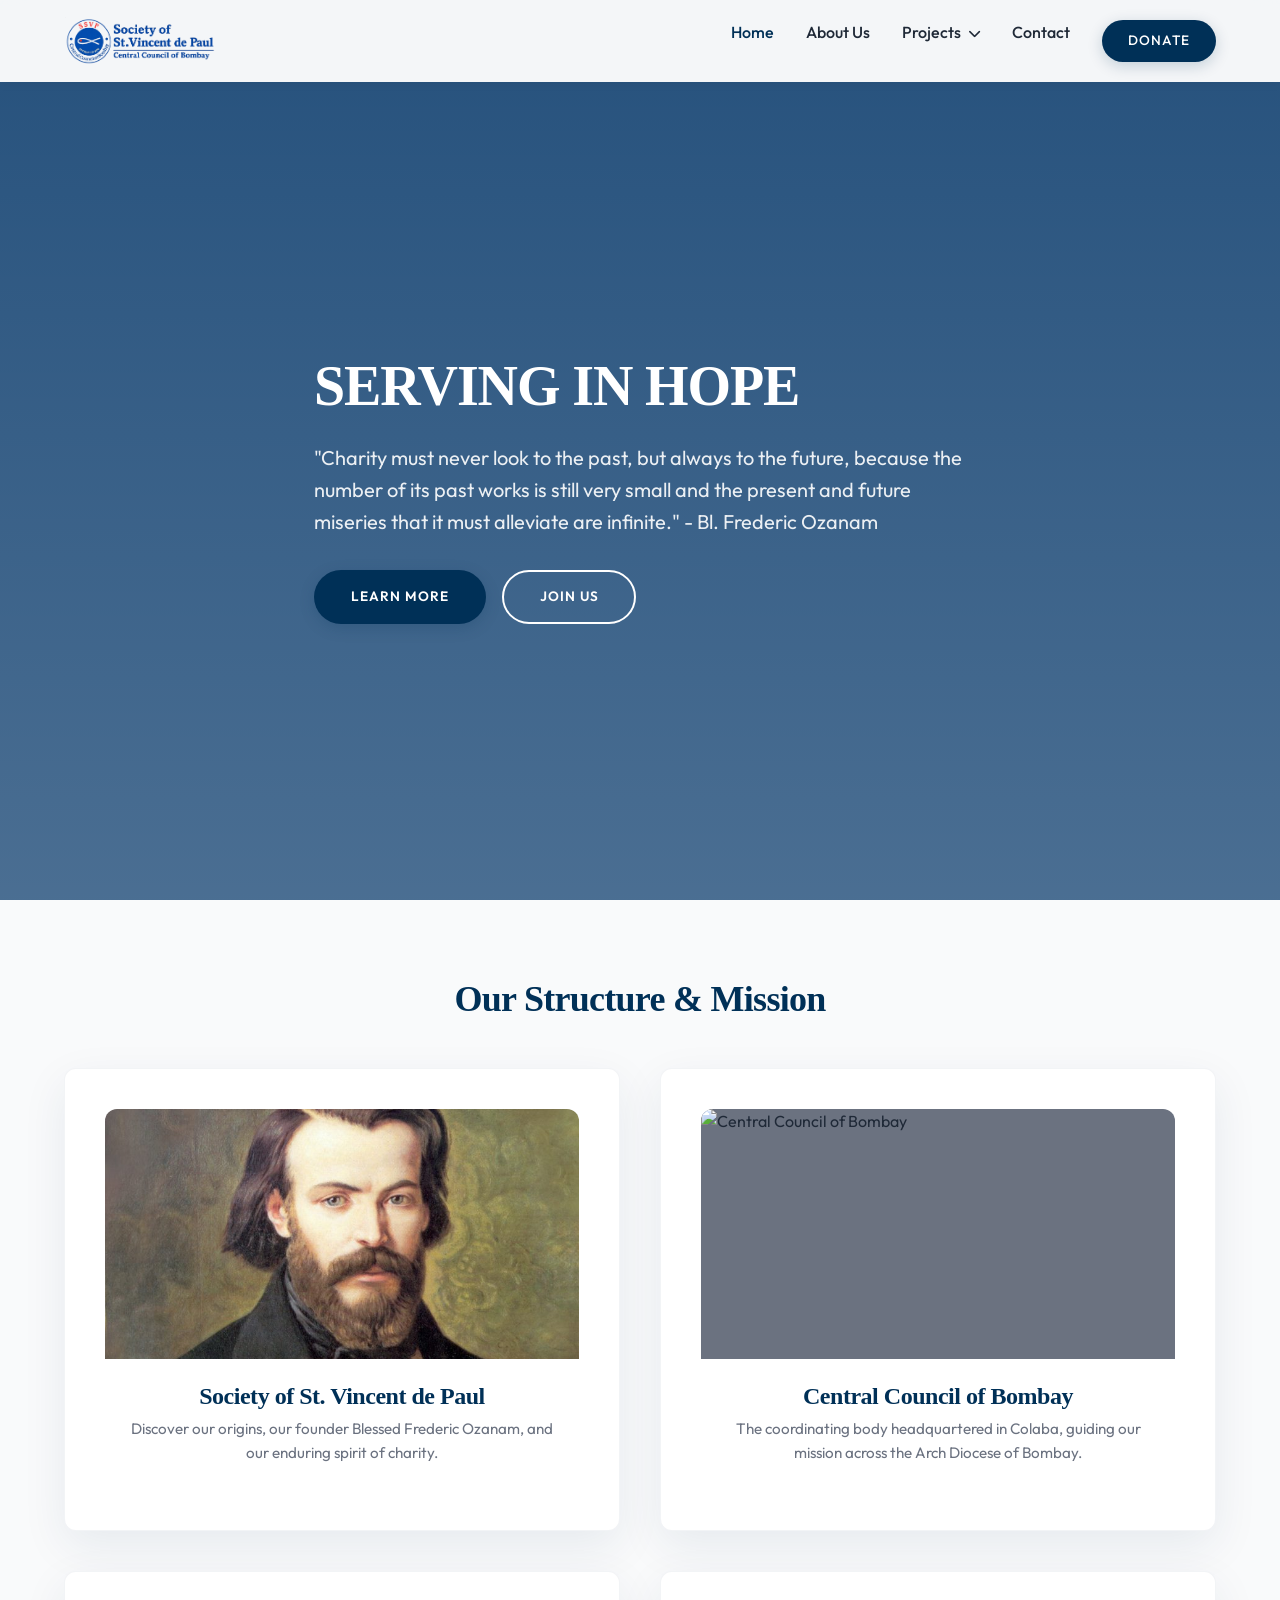
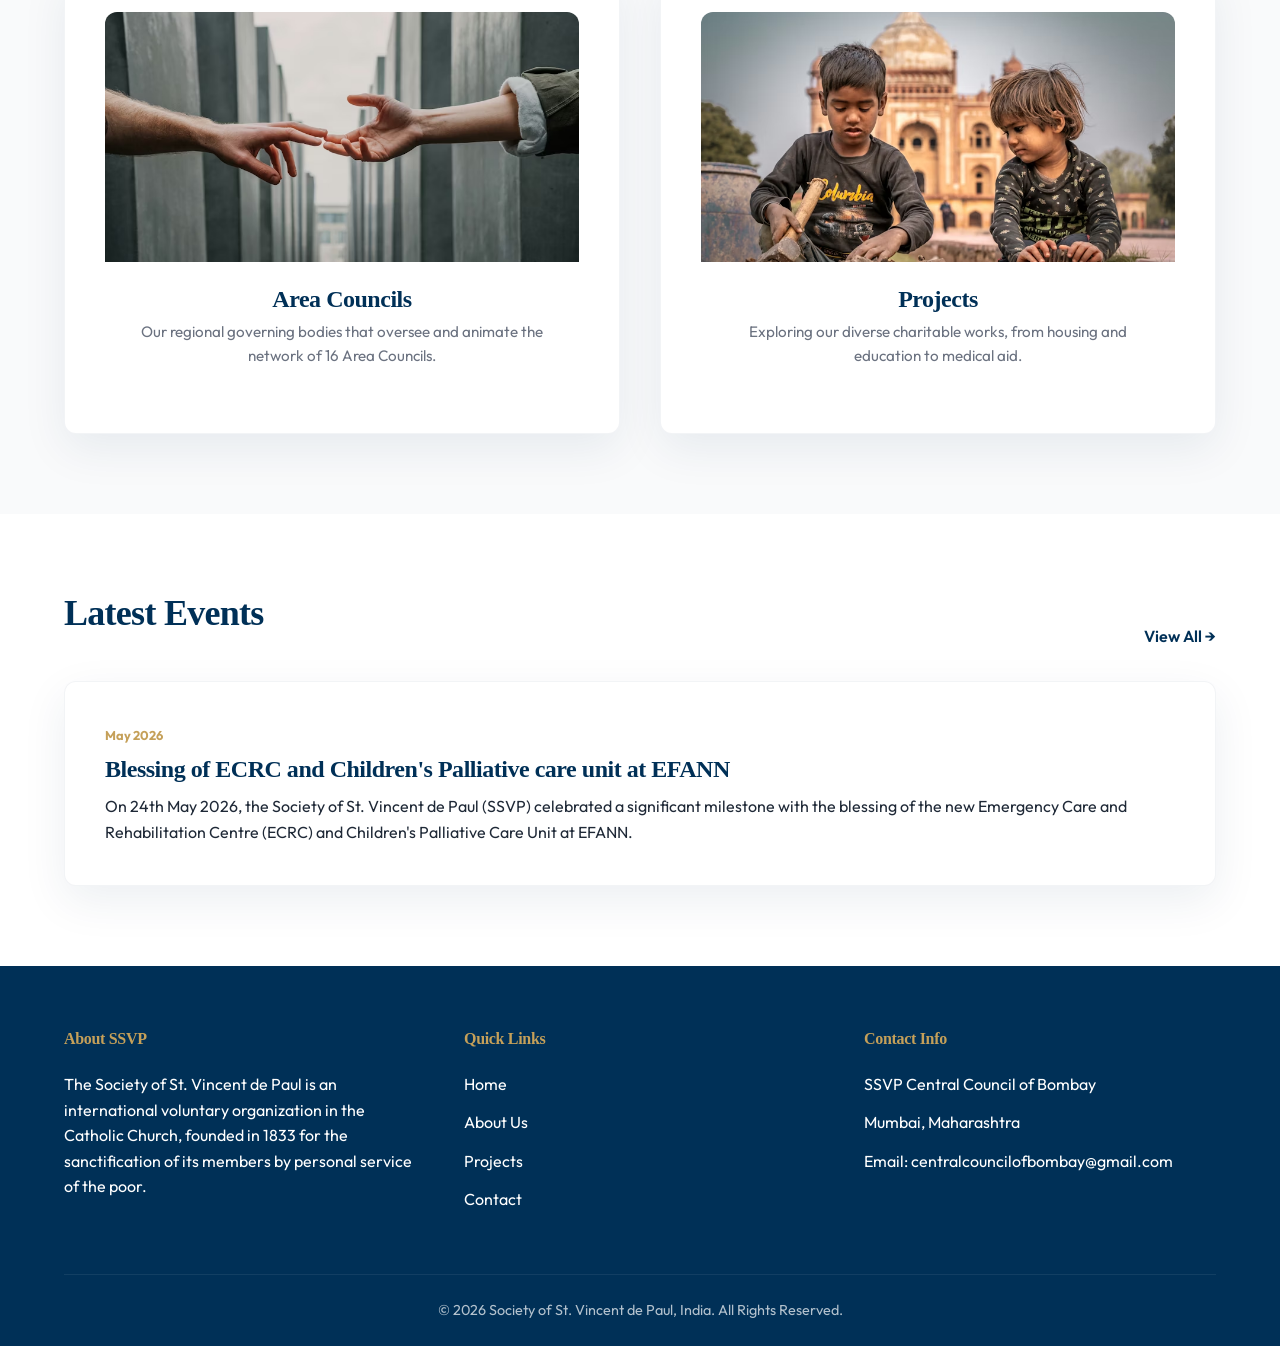
==== index.html @ fa31aef8 "Updated Central Council" ====
<!DOCTYPE html>
<html lang="en">
<head>
  <meta charset="UTF-8" />
  <!--<link rel="icon" type="image/svg+xml" href="vite.html" />-->
  <meta name="viewport" content="width=device-width, initial-scale=1.0" />
  <meta name="description"
    content="Society of St. Vincent de Paul, India - Serving the poor and disadvantaged through personal service and charity." />
  <title>SSVP India | Home</title>
  <script type="module" crossorigin src="assets/main-Cii_pg6Y.js"></script>
  <link rel="stylesheet" crossorigin href="assets/main-DAJtn6ZA.css">
</head>

<body>
  <header id="header"></header>

  <main>
    <section class="hero">
      <div class="container hero-content">
        <h1>SERVING IN HOPE</h1>
        <p>"Charity must never look to the past, but always to the future, because the number of its past works is still
          very small and the present and future miseries that it must alleviate are infinite." - Bl. Frederic Ozanam</p>
        <div style="display: flex; gap: 1rem;">
          <a href="about.html" class="btn btn-primary">Learn More</a>
          <a href="contact.html" class="btn btn-secondary" style="border-color: white; color: white;">Join Us</a>
        </div>
      </div>
    </section>
<!--
    <section class="container" style="position: relative; z-index: 20;">
      <div class="stats-grid">
        <div class="stat-card">
          <div class="stat-number">1833</div>
          <p>Founded Year</p>
        </div>
        <div class="stat-card">
          <div class="stat-number">87</div>
          <p>Central Councils</p>
        </div>
        <div class="stat-card">
          <div class="stat-number">62,800+</div>
          <p>Active Members</p>
        </div>
        <div class="stat-card">
          <div class="stat-number">7,300+</div>
          <p>Conferences</p>
        </div>
      </div>
    </section>
-->
    <section class="section" style="background-color: var(--light);">
      <div class="container">
        <h2 class="text-center" style="margin-bottom: 3rem;">Our Structure & Mission</h2>

        <div class="grid-2x2">
          <!-- Topic 1 -->
          <a href="about.html" class="card feature-card" style="text-decoration: none; color: inherit; height: 100%;">
            <div class="feature-img" style="height: 250px;">
              <img src="images/Frederic-Ozanam.jpg" alt="Society of SSVP">
            </div>
            <div class="feature-content" style="text-align: center;">
              <h3 style="margin-bottom: 0.5rem;">Society of St. Vincent de Paul</h3>
              <p style="font-size: 0.95rem; color: var(--gray);">Discover our origins, our founder Blessed Frederic
                Ozanam, and our enduring spirit of charity.</p>
            </div>
          </a>

          <!-- Topic 2 -->
          <a href="central_council.html" class="card feature-card"
            style="text-decoration: none; color: inherit; height: 100%;">
            <div class="feature-img" style="height: 250px;">
              <img
                src="/images/photo-1541829070764-84a7d30dd3f3dd3b.jpg"
                alt="Central Council of Bombay">
            </div>
            <div class="feature-content" style="text-align: center;">
              <h3 style="margin-bottom: 0.5rem;">Central Council of Bombay</h3>
              <p style="font-size: 0.95rem; color: var(--gray);">The coordinating body headquartered in Colaba, guiding
                our mission across the Arch Diocese of Bombay.</p>
            </div>
          </a>

          <!-- Topic 3 -->
          <a href="area_councils.html" class="card feature-card"
            style="text-decoration: none; color: inherit; height: 100%;">
            <div class="feature-img" style="height: 250px;">
              <img
                src="/images/photo-1544027993-37dbfe43562a.jpg"
                alt="Area Councils">
            </div>
            <div class="feature-content" style="text-align: center;">
              <h3 style="margin-bottom: 0.5rem;">Area Councils</h3>
              <p style="font-size: 0.95rem; color: var(--gray);">Our regional governing bodies that oversee and animate
                the network of 16 Area Councils.</p>
            </div>
          </a>

          <!-- Topic 4 -->
          <a href="efann.htm" class="card feature-card"
            style="text-decoration: none; color: inherit; height: 100%;">
            <div class="feature-img" style="height: 250px;">
              <img
                src="/images/photo-1594708767771-a7502209ff51.jpg"
                alt="Activities">
            </div>
            <div class="feature-content" style="text-align: center;">
              <h3 style="margin-bottom: 0.5rem;">Projects</h3>
              <p style="font-size: 0.95rem; color: var(--gray);">Exploring our diverse charitable works, from housing
                and education to medical aid.</p>
            </div>
          </a>
        </div>
      </div>
    </section>

    <section class="section" style="background-color: var(--white);">
      <div class="container">
        <div style="display: flex; justify-content: space-between; align-items: end; margin-bottom: 2rem;">
          <h2>Latest Events</h2>
          <a href="efann.htm" style="color: var(--primary); font-weight: 600;">View All &rarr;</a>
        </div>
        <div class="features-grid">
          <div class="card">
            <span style="font-size: 0.8rem; color: var(--secondary); font-weight: 700;">May 2026</span>
            <h3 style="margin-top: 0.5rem;">Blessing of ECRC and Children's Palliative care unit at EFANN</h3>
            <p>On 24th May 2026, the Society of St. Vincent de Paul (SSVP) celebrated a significant milestone with the blessing of the new Emergency Care and Rehabilitation Centre (ECRC) and Children's Palliative Care Unit at EFANN.</p>
          </div>
        </div>
      </div>
    </section>
  </main>

  <footer id="footer"></footer>


</body>
</html>
---- assets/main-DAJtn6ZA.css ----
@import"https://fonts.googleapis.com/css2?family=Outfit:wght@300;400;500;600;700&amp;family=Playfair+Display:ital,wght@0,400;0,700;1,400&amp;display=swap";@import"https://cdnjs.cloudflare.com/ajax/libs/font-awesome/6.0.0/css/all.min.css";:root{--primary: #003057;--primary-light: #005a9c;--secondary: #C5A059;--accent: #D4AF37;--dark: #1F2937;--light: #F9FAFB;--white: #ffffff;--gray: #6B7280;--glass-bg: rgba(255, 255, 255, .85);--glass-border: rgba(255, 255, 255, .4);--glass-shadow: 0 15px 45px rgba(0, 48, 87, .08);--font-main: "Outfit", sans-serif;--font-heading: "Playfair Display", serif;--easing: cubic-bezier(.4, 0, .2, 1);--radius: 12px}*{margin:0;padding:0;box-sizing:border-box}body{font-family:var(--font-main);background-color:var(--light);color:var(--dark);line-height:1.6;overflow-x:hidden}a{text-decoration:none;color:inherit;transition:color .3s var(--easing)}ul{list-style:none}img{max-width:100%;display:block}h1,h2,h3,h4,h5,h6{font-family:var(--font-heading);line-height:1.1;font-weight:700;color:var(--primary);letter-spacing:-.02em}h1{font-size:3rem}h2{font-size:2.25rem;margin-bottom:1rem}h3{font-size:1.5rem;margin-bottom:.75rem}.text-gradient{background:linear-gradient(135deg,var(--primary),var(--secondary));-webkit-background-clip:text;background-clip:text;-webkit-text-fill-color:transparent}.text-white{color:var(--white)}.text-center{text-align:center}.container{max-width:1200px;margin:0 auto;padding:0 1.5rem}.section{padding:5rem 0}@media (max-width: 768px){.section{padding:3rem 0}}.responsive-table-wrapper{width:100%;overflow-x:auto;-webkit-overflow-scrolling:touch;margin-bottom:1.5rem;border-radius:8px;box-shadow:0 4px 6px -1px #0000000d}.mobile-stack{display:flex;flex-direction:column}@media (min-width: 769px){.mobile-stack{flex-direction:row}}.contact-grid{display:grid;grid-template-columns:1fr 1fr}.patron-grid{display:grid;grid-template-columns:1fr 1fr;gap:4rem;align-items:center}.patron-content{order:2}.patron-image{order:1}@media (max-width: 768px){.contact-grid,.patron-grid{grid-template-columns:1fr;gap:2rem}.patron-content{order:1}.patron-image{order:2}}.btn{display:inline-block;padding:.9rem 2.2rem;border-radius:50px;font-weight:600;font-family:var(--font-main);transition:all .4s var(--easing);cursor:pointer;border:2px solid transparent;text-transform:uppercase;letter-spacing:1px;font-size:.85rem;text-align:center}.btn-primary{background:var(--primary);color:var(--white);box-shadow:0 4px 15px #00305733}.btn-primary:hover{background:var(--primary-light);transform:translateY(-3px);box-shadow:0 8px 25px #0030574d}.btn-secondary{background:transparent;border-color:var(--secondary);color:var(--primary)}.btn-secondary:hover{background:var(--secondary);color:var(--white);transform:translateY(-3px)}.card{background:var(--white);border-radius:var(--radius);padding:2.5rem;box-shadow:var(--glass-shadow);transition:all .4s var(--easing);border:1px solid rgba(0,48,87,.05)}.card:hover{transform:translateY(-8px);box-shadow:0 20px 50px #0030571f;border-color:var(--secondary)}.glass-card{background:var(--glass-bg);backdrop-filter:blur(12px);-webkit-backdrop-filter:blur(12px);border:1px solid var(--glass-border);box-shadow:var(--glass-shadow)}.navbar{position:fixed;top:0;left:0;width:100%;z-index:1000;background:#fffffff2;-webkit-backdrop-filter:blur(10px);backdrop-filter:blur(10px);box-shadow:0 2px 10px #0000000d;padding:1rem 0;transition:all .3s}.nav-container{display:flex;justify-content:space-between;align-items:center}.logo{font-size:1.5rem;font-weight:700;color:var(--primary);display:flex;align-items:center;gap:.5rem}.logo span{color:var(--secondary)}.nav-links{display:flex;gap:2rem}.nav-links a{font-weight:500;color:var(--dark);position:relative}.nav-links a:after{content:"";position:absolute;width:0;height:2px;bottom:-4px;left:0;background:var(--secondary);transition:width .3s}.nav-links a:hover:after{width:100%}.nav-links a.active{color:var(--primary)}.dropdown{position:relative;display:inline-block}.dropdown-content{display:none;position:absolute;background-color:var(--white);min-width:200px;box-shadow:0 8px 16px #0000001a;z-index:1001;border-radius:8px;top:100%;left:0;padding:.5rem 0;border:1px solid rgba(0,0,0,.05)}.dropdown-content a{color:var(--dark);padding:.75rem 1.5rem;text-decoration:none;display:block;transition:all .2s}.dropdown-content a:hover{background-color:var(--light);color:var(--primary);padding-left:1.75rem}.dropdown-content a:after{display:none}.dropdown:hover .dropdown-content{display:block}.dropdown i{font-size:.8rem;margin-left:.3rem;transition:transform .3s}.dropdown:hover i{transform:rotate(180deg)}.hero{height:100vh;position:relative;display:flex;align-items:center;background:linear-gradient(#003366d9,#003366b3),url(/images/photo-1593113598332-cd288d649433?ixlib=rb-1.2.1&amp;auto=format&amp;fit=crop&amp;w=1950&amp;q=80) center/cover no-repeat;color:var(--white);padding-top:80px}.hero-content{max-width:700px}.hero h1{color:var(--white);margin-bottom:1.5rem;font-size:3.5rem;line-height:1.1}.hero p{font-size:1.25rem;margin-bottom:2rem;opacity:.9}.stats-grid{display:grid;grid-template-columns:repeat(auto-fit,minmax(200px,1fr));gap:2rem;margin-top:-80px;position:relative;z-index:10}.stat-card{text-align:center;padding:2.5rem;background:var(--white);border-radius:12px;box-shadow:0 10px 30px #0000001a}.stat-number{font-size:2.5rem;font-weight:700;color:var(--secondary);margin-bottom:.5rem}.features-grid{display:grid;grid-template-columns:repeat(auto-fit,minmax(300px,1fr));gap:2rem}.grid-2x2{display:grid;grid-template-columns:repeat(2,1fr);gap:2.5rem}@media (max-width: 992px){.grid-2x2{grid-template-columns:repeat(auto-fit,minmax(300px,1fr))}}.feature-card{position:relative;overflow:hidden}.feature-img{height:200px;background-color:var(--gray);border-radius:12px 12px 0 0;overflow:hidden}.feature-img img{width:100%;height:100%;object-fit:cover;transition:transform .5s}.feature-card:hover .feature-img img{transform:scale(1.1)}.feature-content{padding:1.5rem}.footer{background:var(--primary);color:var(--white);padding:4rem 0 0}.footer-grid{display:grid;grid-template-columns:repeat(auto-fit,minmax(250px,1fr));gap:3rem;padding-bottom:3rem}.footer-col h4{color:var(--secondary);margin-bottom:1.5rem}.footer-links li{margin-bottom:.8rem}.footer-links a:hover{color:var(--secondary)}.footer-bottom{border-top:1px solid rgba(255,255,255,.1);padding:1.5rem 0;text-align:center;opacity:.7;font-size:.9rem}.menu-toggle{display:none;font-size:1.5rem;color:var(--primary);background:none;border:none;cursor:pointer}@media (max-width: 768px){.header{height:60px;padding:0 1rem}.logo-primary{font-size:1.2rem}.logo-secondary{font-size:.7rem}.menu-toggle{display:block}.nav-links{position:fixed;top:60px;left:0;width:100%;height:calc(100vh - 60px);background:var(--white);flex-direction:column;padding:2rem;align-items:center;transform:translateY(-150%);transition:transform .3s;box-shadow:0 10px 20px #0000001a;overflow-y:auto}.nav-links.active{transform:translateY(0)}.nav-links a{font-size:1.1rem;width:100%;text-align:center;padding:1rem}.hero h1{font-size:2.2rem}}.news-feed{display:flex;flex-direction:column;gap:2rem;max-width:900px;margin:0 auto}.news-item{border-left:4px solid var(--secondary);transition:all .3s var(--easing)}.news-item:hover{border-left-width:8px}.news-date{font-size:.85rem;color:var(--secondary);font-weight:700;text-transform:uppercase;letter-spacing:1px;display:block;margin-bottom:.5rem}.news-excerpt{color:var(--gray);margin-top:1rem}.news-full-content{display:none;margin-top:1.5rem;padding-top:1.5rem;border-top:1px solid #eee;line-height:1.8}.news-item.expanded .news-full-content{display:block}.news-item.expanded .news-excerpt{display:none}.read-more-btn{background:none;border:none;color:var(--primary);font-weight:600;cursor:pointer;padding:0;margin-top:1rem;display:flex;align-items:center;gap:.5rem}.read-more-btn:hover{text-decoration:underline}@media (max-width: 768px){.news-feed{padding:0 1rem}}
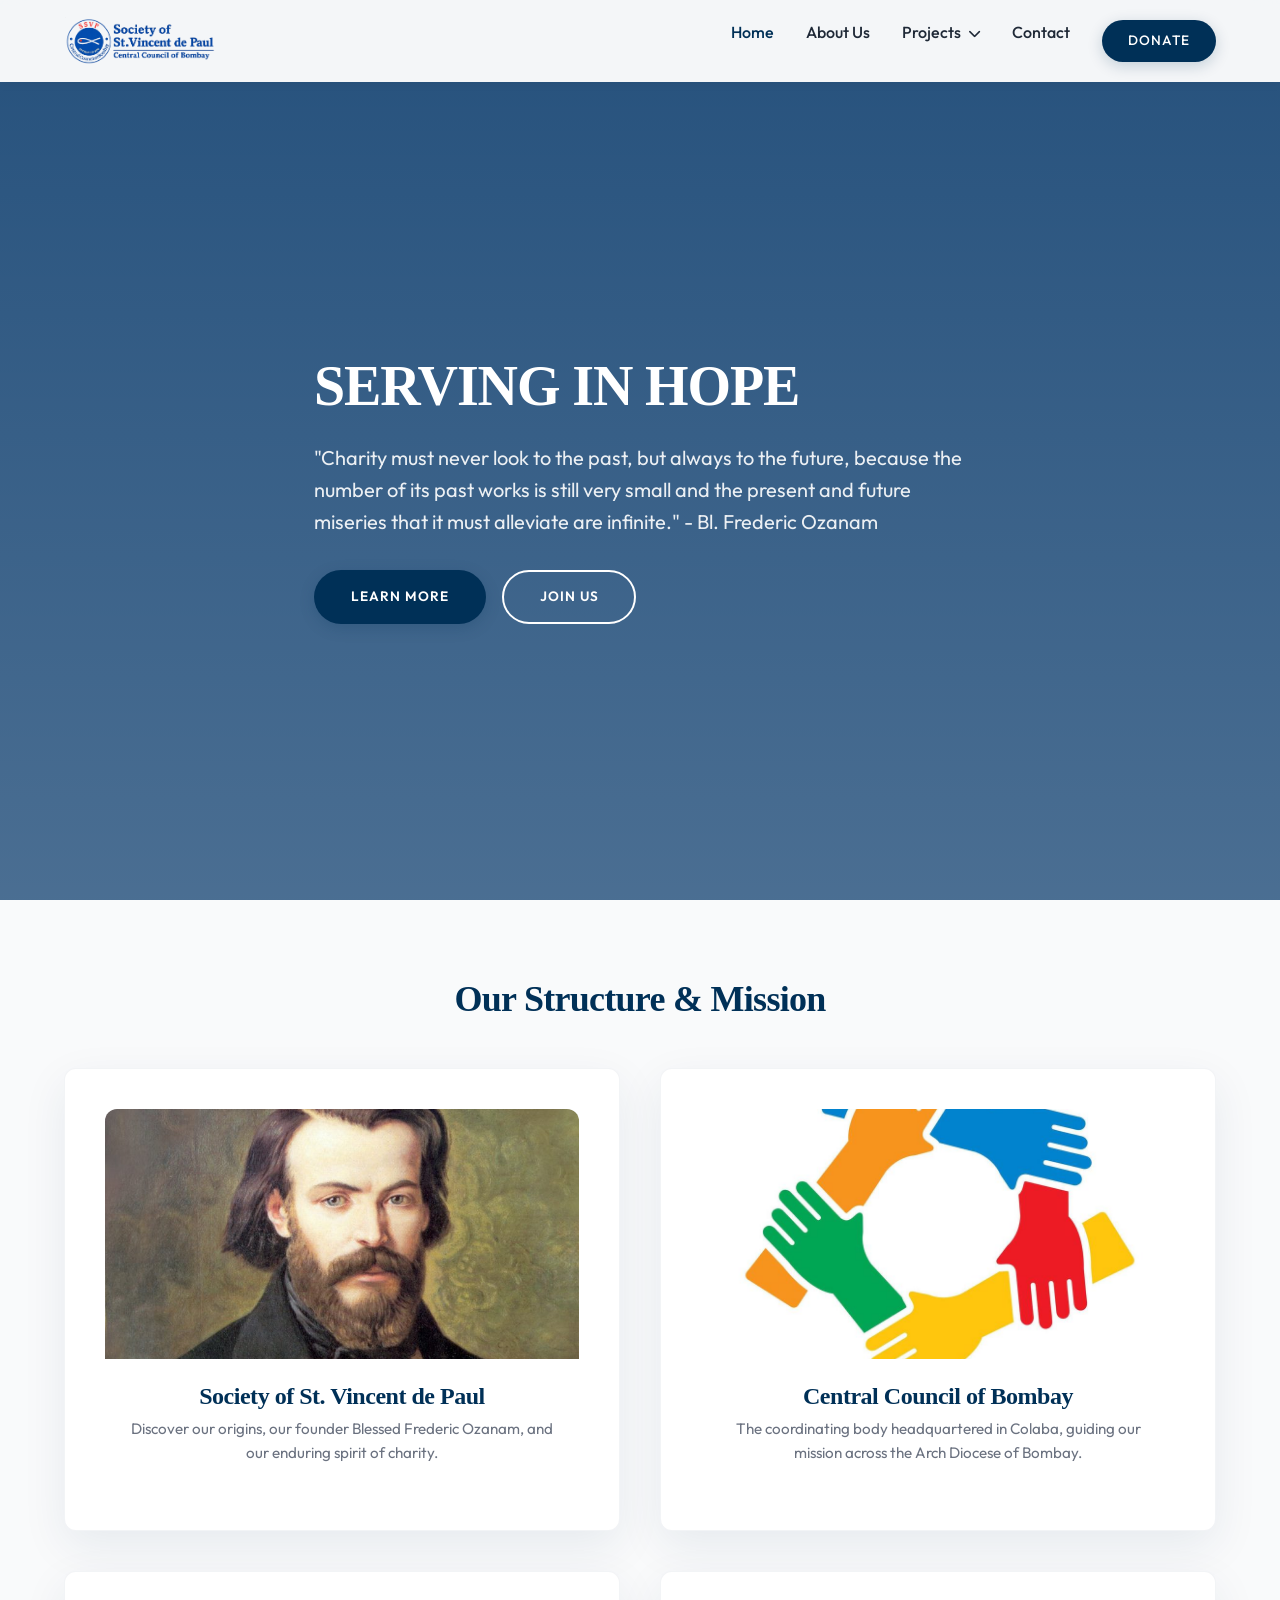
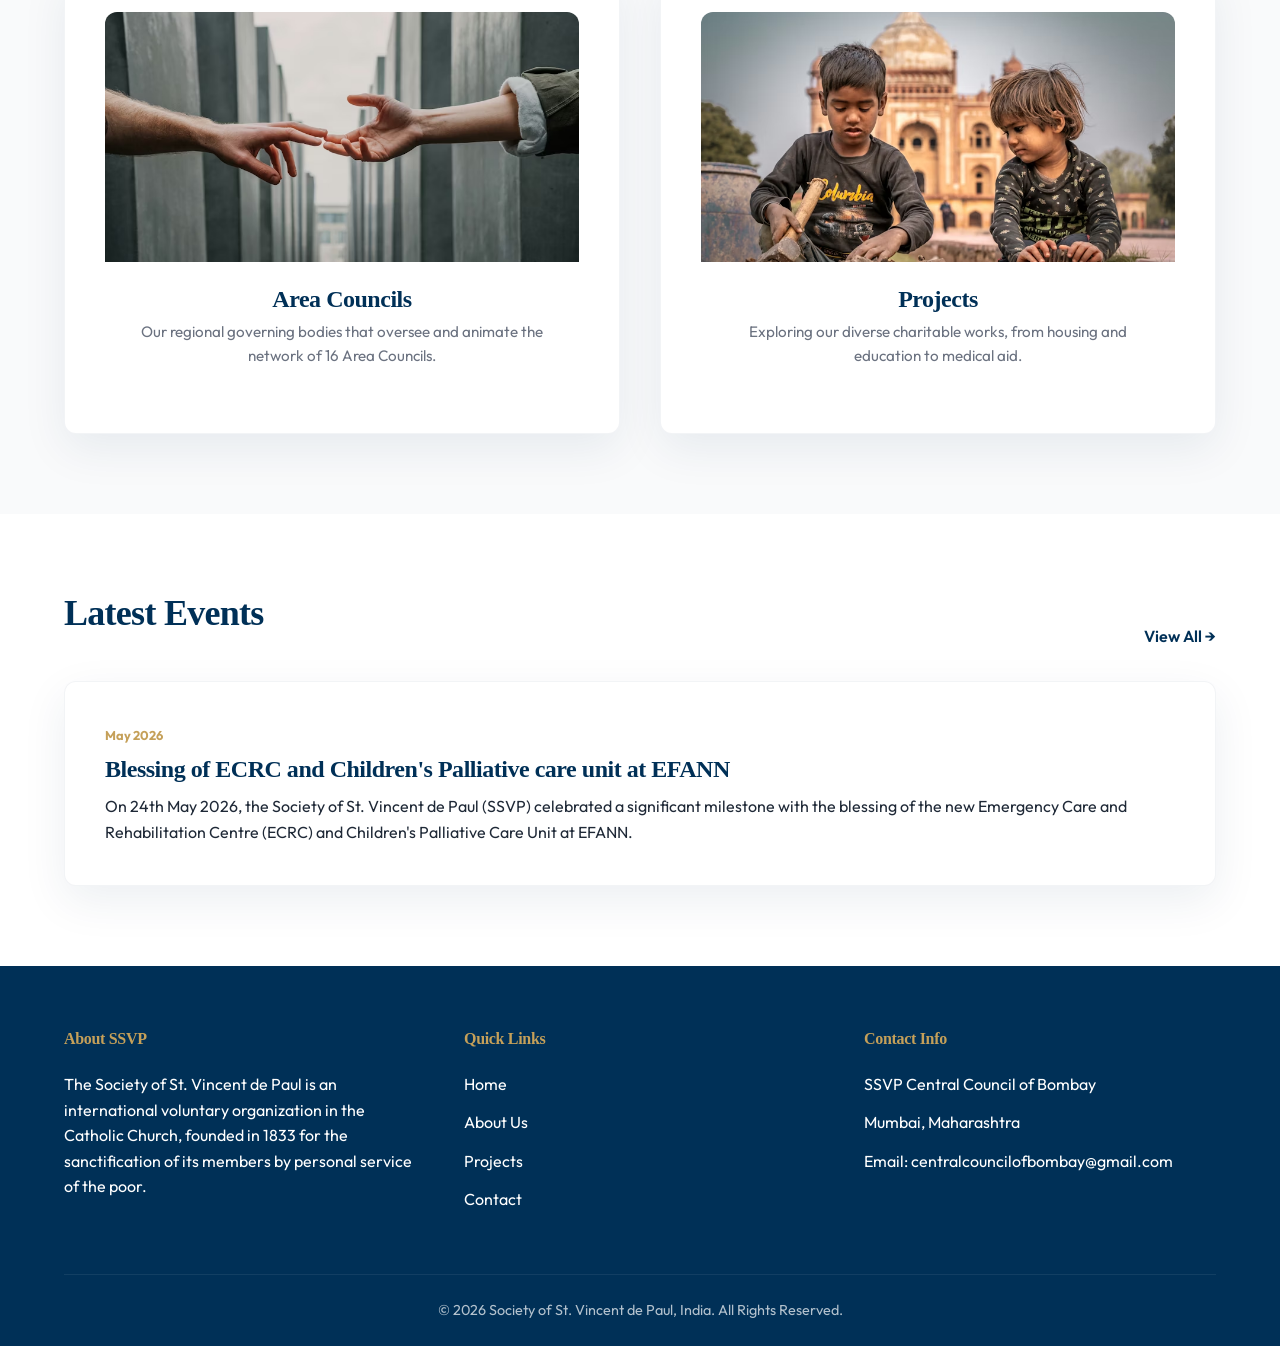
==== commit 056641e0: "Updated pages" ====
--- a/index.html
+++ b/index.html
@@ -70,7 +70,7 @@
             style="text-decoration: none; color: inherit; height: 100%;">
             <div class="feature-img" style="height: 250px;">
               <img
-                src="/images/photo-1541829070764-84a7d30dd3f3dd3b.jpg"
+                src="/images/interlocking-colored-hands-forming-a-unified-circle-symbolizing-connection-and-teamwork.jpg"
                 alt="Central Council of Bombay">
             </div>
             <div class="feature-content" style="text-align: center;">
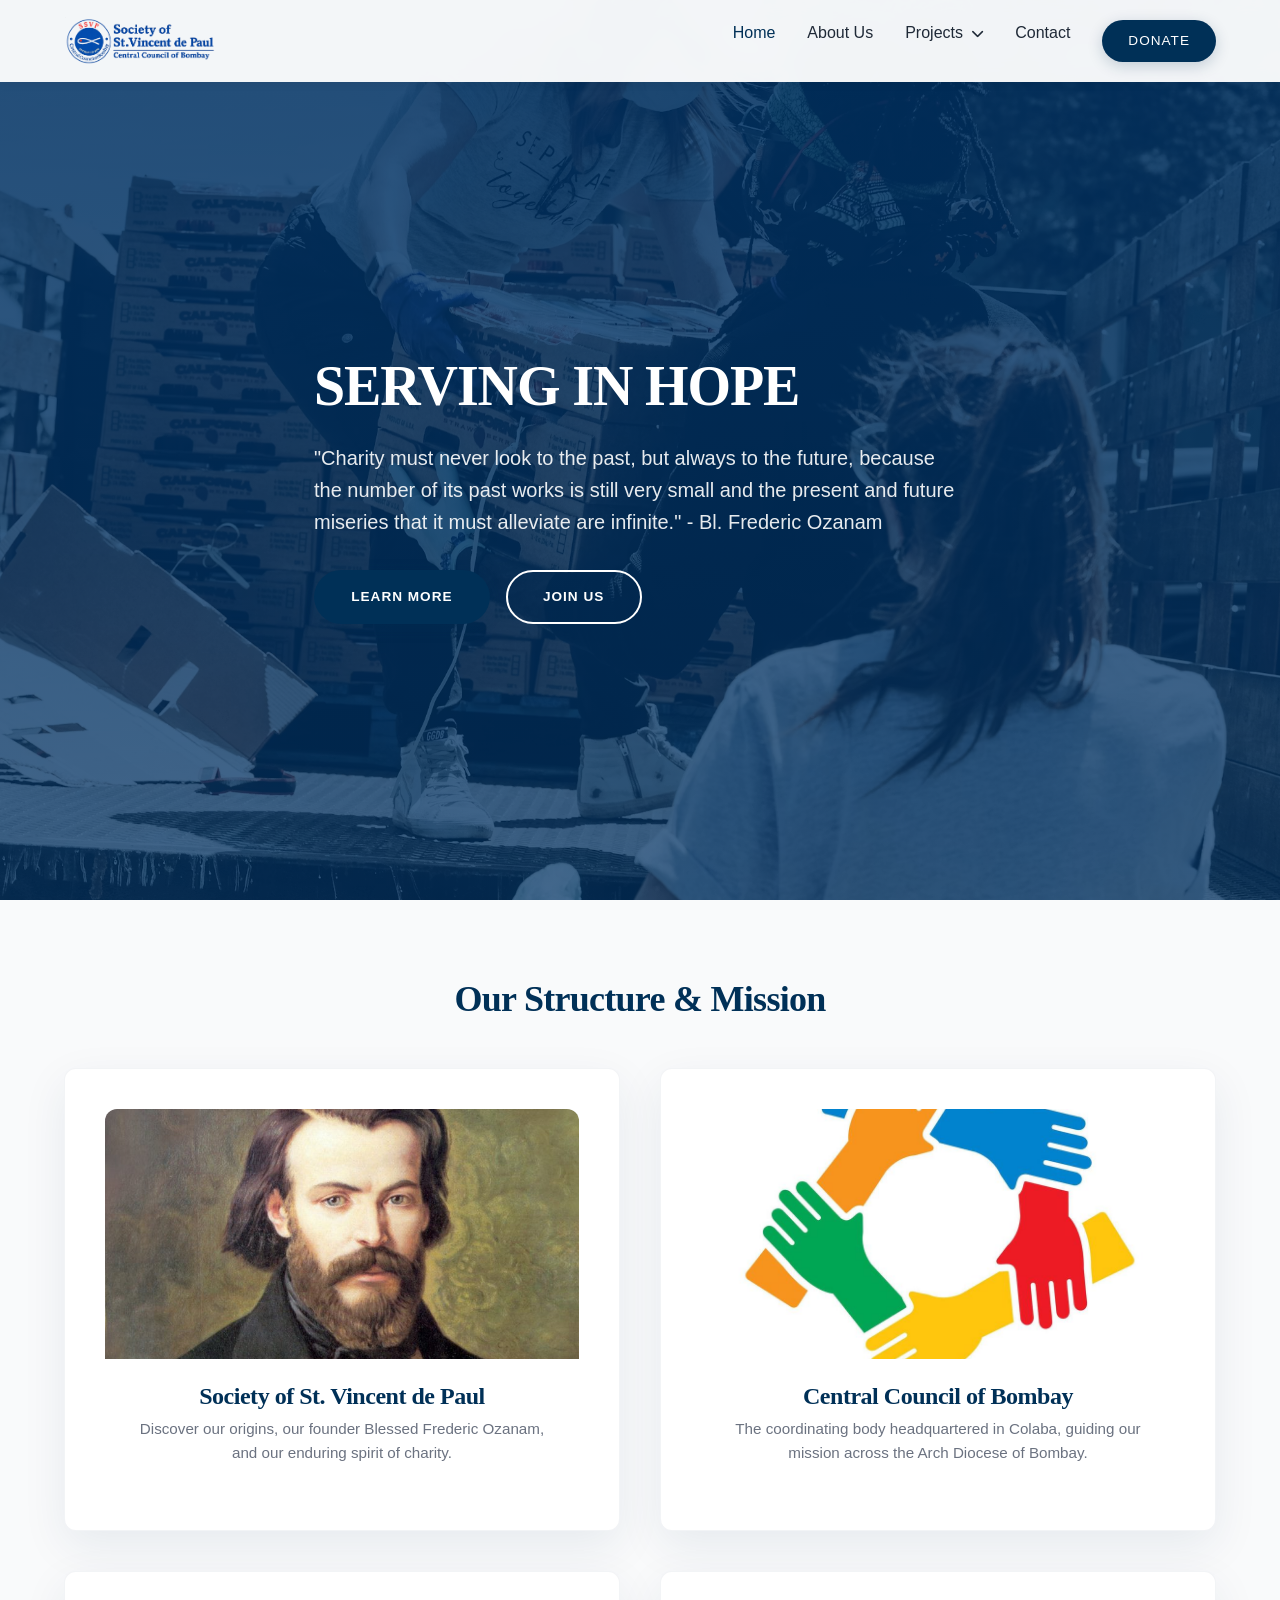
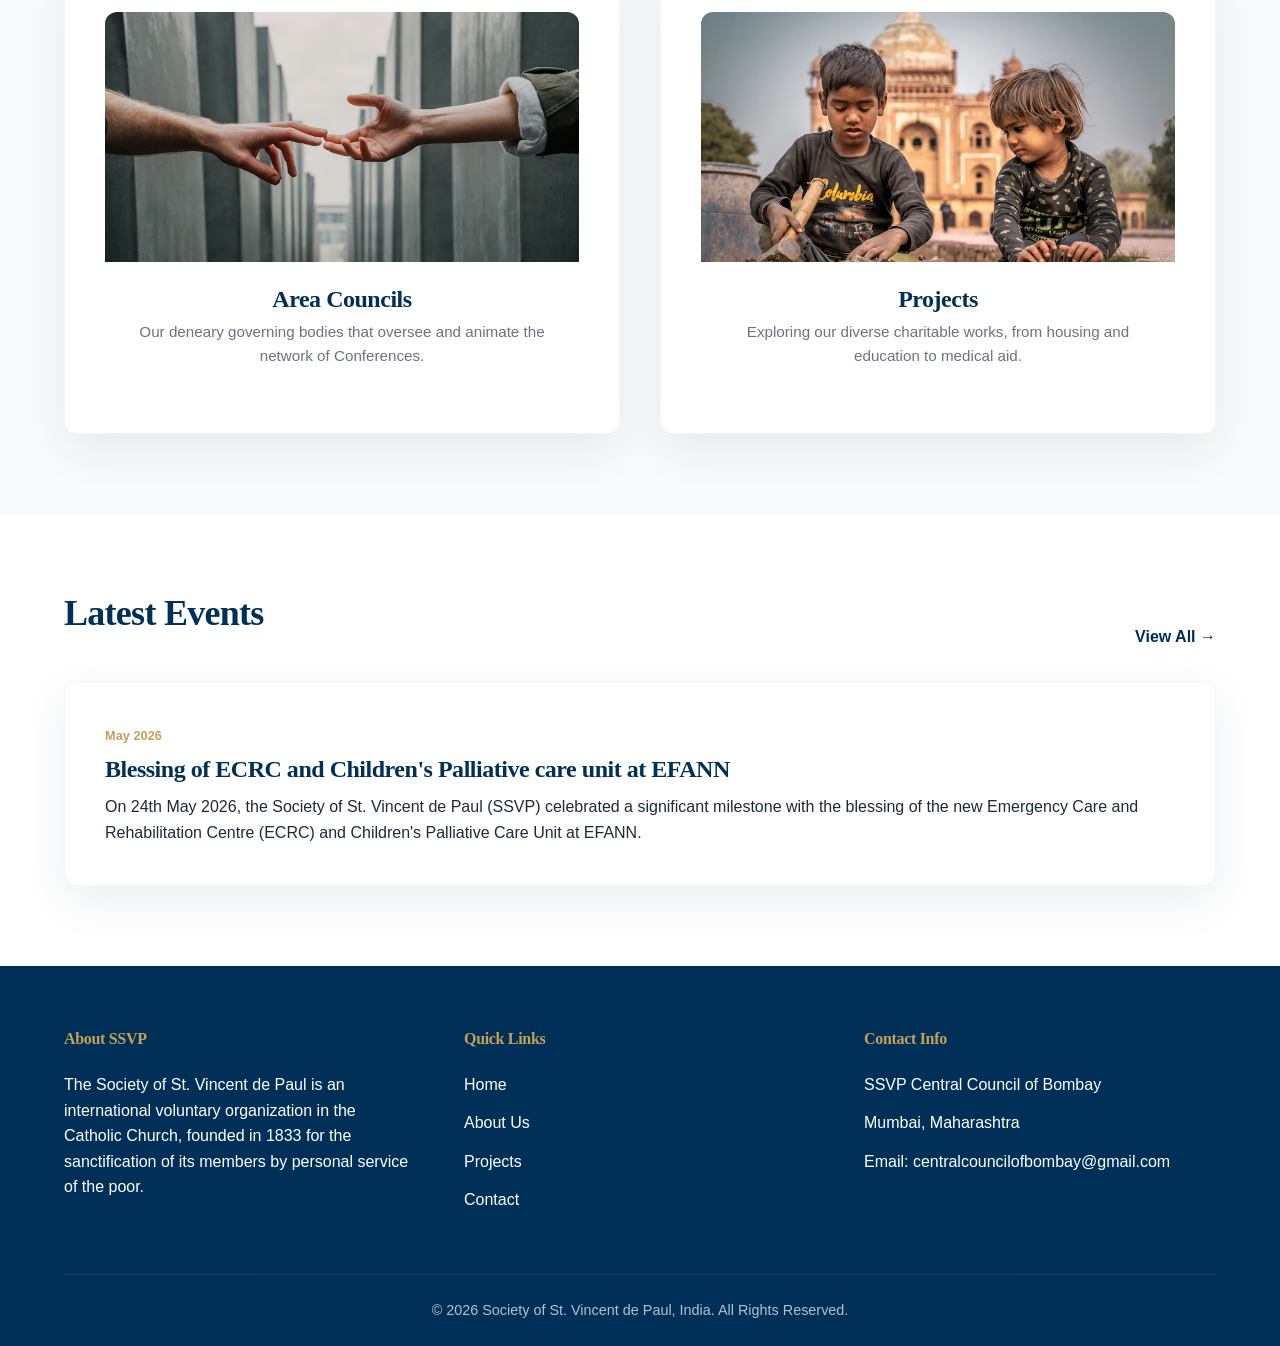
==== commit 5e2376b9: "Updated Titles" ====
--- a/index.html
+++ b/index.html
@@ -6,7 +6,7 @@
   <meta name="viewport" content="width=device-width, initial-scale=1.0" />
   <meta name="description"
     content="Society of St. Vincent de Paul, India - Serving the poor and disadvantaged through personal service and charity." />
-  <title>SSVP India | Home</title>
+  <title>SSVP CCB | Home</title>
   <script type="module" crossorigin src="assets/main-Cii_pg6Y.js"></script>
   <link rel="stylesheet" crossorigin href="assets/main-DAJtn6ZA.css">
 </head>
@@ -90,8 +90,8 @@
             </div>
             <div class="feature-content" style="text-align: center;">
               <h3 style="margin-bottom: 0.5rem;">Area Councils</h3>
-              <p style="font-size: 0.95rem; color: var(--gray);">Our regional governing bodies that oversee and animate
-                the network of 16 Area Councils.</p>
+              <p style="font-size: 0.95rem; color: var(--gray);">Our deneary governing bodies that oversee and animate
+                the network of Conferences.</p>
             </div>
           </a>
 
--- a/assets/main-DAJtn6ZA.css
+++ b/assets/main-DAJtn6ZA.css
@@ -1 +1 @@
-@import"https://fonts.googleapis.com/css2?family=Outfit:wght@300;400;500;600;700&amp;family=Playfair+Display:ital,wght@0,400;0,700;1,400&amp;display=swap";@import"https://cdnjs.cloudflare.com/ajax/libs/font-awesome/6.0.0/css/all.min.css";:root{--primary: #003057;--primary-light: #005a9c;--secondary: #C5A059;--accent: #D4AF37;--dark: #1F2937;--light: #F9FAFB;--white: #ffffff;--gray: #6B7280;--glass-bg: rgba(255, 255, 255, .85);--glass-border: rgba(255, 255, 255, .4);--glass-shadow: 0 15px 45px rgba(0, 48, 87, .08);--font-main: "Outfit", sans-serif;--font-heading: "Playfair Display", serif;--easing: cubic-bezier(.4, 0, .2, 1);--radius: 12px}*{margin:0;padding:0;box-sizing:border-box}body{font-family:var(--font-main);background-color:var(--light);color:var(--dark);line-height:1.6;overflow-x:hidden}a{text-decoration:none;color:inherit;transition:color .3s var(--easing)}ul{list-style:none}img{max-width:100%;display:block}h1,h2,h3,h4,h5,h6{font-family:var(--font-heading);line-height:1.1;font-weight:700;color:var(--primary);letter-spacing:-.02em}h1{font-size:3rem}h2{font-size:2.25rem;margin-bottom:1rem}h3{font-size:1.5rem;margin-bottom:.75rem}.text-gradient{background:linear-gradient(135deg,var(--primary),var(--secondary));-webkit-background-clip:text;background-clip:text;-webkit-text-fill-color:transparent}.text-white{color:var(--white)}.text-center{text-align:center}.container{max-width:1200px;margin:0 auto;padding:0 1.5rem}.section{padding:5rem 0}@media (max-width: 768px){.section{padding:3rem 0}}.responsive-table-wrapper{width:100%;overflow-x:auto;-webkit-overflow-scrolling:touch;margin-bottom:1.5rem;border-radius:8px;box-shadow:0 4px 6px -1px #0000000d}.mobile-stack{display:flex;flex-direction:column}@media (min-width: 769px){.mobile-stack{flex-direction:row}}.contact-grid{display:grid;grid-template-columns:1fr 1fr}.patron-grid{display:grid;grid-template-columns:1fr 1fr;gap:4rem;align-items:center}.patron-content{order:2}.patron-image{order:1}@media (max-width: 768px){.contact-grid,.patron-grid{grid-template-columns:1fr;gap:2rem}.patron-content{order:1}.patron-image{order:2}}.btn{display:inline-block;padding:.9rem 2.2rem;border-radius:50px;font-weight:600;font-family:var(--font-main);transition:all .4s var(--easing);cursor:pointer;border:2px solid transparent;text-transform:uppercase;letter-spacing:1px;font-size:.85rem;text-align:center}.btn-primary{background:var(--primary);color:var(--white);box-shadow:0 4px 15px #00305733}.btn-primary:hover{background:var(--primary-light);transform:translateY(-3px);box-shadow:0 8px 25px #0030574d}.btn-secondary{background:transparent;border-color:var(--secondary);color:var(--primary)}.btn-secondary:hover{background:var(--secondary);color:var(--white);transform:translateY(-3px)}.card{background:var(--white);border-radius:var(--radius);padding:2.5rem;box-shadow:var(--glass-shadow);transition:all .4s var(--easing);border:1px solid rgba(0,48,87,.05)}.card:hover{transform:translateY(-8px);box-shadow:0 20px 50px #0030571f;border-color:var(--secondary)}.glass-card{background:var(--glass-bg);backdrop-filter:blur(12px);-webkit-backdrop-filter:blur(12px);border:1px solid var(--glass-border);box-shadow:var(--glass-shadow)}.navbar{position:fixed;top:0;left:0;width:100%;z-index:1000;background:#fffffff2;-webkit-backdrop-filter:blur(10px);backdrop-filter:blur(10px);box-shadow:0 2px 10px #0000000d;padding:1rem 0;transition:all .3s}.nav-container{display:flex;justify-content:space-between;align-items:center}.logo{font-size:1.5rem;font-weight:700;color:var(--primary);display:flex;align-items:center;gap:.5rem}.logo span{color:var(--secondary)}.nav-links{display:flex;gap:2rem}.nav-links a{font-weight:500;color:var(--dark);position:relative}.nav-links a:after{content:"";position:absolute;width:0;height:2px;bottom:-4px;left:0;background:var(--secondary);transition:width .3s}.nav-links a:hover:after{width:100%}.nav-links a.active{color:var(--primary)}.dropdown{position:relative;display:inline-block}.dropdown-content{display:none;position:absolute;background-color:var(--white);min-width:200px;box-shadow:0 8px 16px #0000001a;z-index:1001;border-radius:8px;top:100%;left:0;padding:.5rem 0;border:1px solid rgba(0,0,0,.05)}.dropdown-content a{color:var(--dark);padding:.75rem 1.5rem;text-decoration:none;display:block;transition:all .2s}.dropdown-content a:hover{background-color:var(--light);color:var(--primary);padding-left:1.75rem}.dropdown-content a:after{display:none}.dropdown:hover .dropdown-content{display:block}.dropdown i{font-size:.8rem;margin-left:.3rem;transition:transform .3s}.dropdown:hover i{transform:rotate(180deg)}.hero{height:100vh;position:relative;display:flex;align-items:center;background:linear-gradient(#003366d9,#003366b3),url(/images/photo-1593113598332-cd288d649433?ixlib=rb-1.2.1&amp;auto=format&amp;fit=crop&amp;w=1950&amp;q=80) center/cover no-repeat;color:var(--white);padding-top:80px}.hero-content{max-width:700px}.hero h1{color:var(--white);margin-bottom:1.5rem;font-size:3.5rem;line-height:1.1}.hero p{font-size:1.25rem;margin-bottom:2rem;opacity:.9}.stats-grid{display:grid;grid-template-columns:repeat(auto-fit,minmax(200px,1fr));gap:2rem;margin-top:-80px;position:relative;z-index:10}.stat-card{text-align:center;padding:2.5rem;background:var(--white);border-radius:12px;box-shadow:0 10px 30px #0000001a}.stat-number{font-size:2.5rem;font-weight:700;color:var(--secondary);margin-bottom:.5rem}.features-grid{display:grid;grid-template-columns:repeat(auto-fit,minmax(300px,1fr));gap:2rem}.grid-2x2{display:grid;grid-template-columns:repeat(2,1fr);gap:2.5rem}@media (max-width: 992px){.grid-2x2{grid-template-columns:repeat(auto-fit,minmax(300px,1fr))}}.feature-card{position:relative;overflow:hidden}.feature-img{height:200px;background-color:var(--gray);border-radius:12px 12px 0 0;overflow:hidden}.feature-img img{width:100%;height:100%;object-fit:cover;transition:transform .5s}.feature-card:hover .feature-img img{transform:scale(1.1)}.feature-content{padding:1.5rem}.footer{background:var(--primary);color:var(--white);padding:4rem 0 0}.footer-grid{display:grid;grid-template-columns:repeat(auto-fit,minmax(250px,1fr));gap:3rem;padding-bottom:3rem}.footer-col h4{color:var(--secondary);margin-bottom:1.5rem}.footer-links li{margin-bottom:.8rem}.footer-links a:hover{color:var(--secondary)}.footer-bottom{border-top:1px solid rgba(255,255,255,.1);padding:1.5rem 0;text-align:center;opacity:.7;font-size:.9rem}.menu-toggle{display:none;font-size:1.5rem;color:var(--primary);background:none;border:none;cursor:pointer}@media (max-width: 768px){.header{height:60px;padding:0 1rem}.logo-primary{font-size:1.2rem}.logo-secondary{font-size:.7rem}.menu-toggle{display:block}.nav-links{position:fixed;top:60px;left:0;width:100%;height:calc(100vh - 60px);background:var(--white);flex-direction:column;padding:2rem;align-items:center;transform:translateY(-150%);transition:transform .3s;box-shadow:0 10px 20px #0000001a;overflow-y:auto}.nav-links.active{transform:translateY(0)}.nav-links a{font-size:1.1rem;width:100%;text-align:center;padding:1rem}.hero h1{font-size:2.2rem}}.news-feed{display:flex;flex-direction:column;gap:2rem;max-width:900px;margin:0 auto}.news-item{border-left:4px solid var(--secondary);transition:all .3s var(--easing)}.news-item:hover{border-left-width:8px}.news-date{font-size:.85rem;color:var(--secondary);font-weight:700;text-transform:uppercase;letter-spacing:1px;display:block;margin-bottom:.5rem}.news-excerpt{color:var(--gray);margin-top:1rem}.news-full-content{display:none;margin-top:1.5rem;padding-top:1.5rem;border-top:1px solid #eee;line-height:1.8}.news-item.expanded .news-full-content{display:block}.news-item.expanded .news-excerpt{display:none}.read-more-btn{background:none;border:none;color:var(--primary);font-weight:600;cursor:pointer;padding:0;margin-top:1rem;display:flex;align-items:center;gap:.5rem}.read-more-btn:hover{text-decoration:underline}@media (max-width: 768px){.news-feed{padding:0 1rem}}
+/*@import"https://fonts.googleapis.com/css2?family=Outfit:wght@300;400;500;600;700&amp;family=Playfair+Display:ital,wght@0,400;0,700;1,400&amp;display=swap";*/@import"https://cdnjs.cloudflare.com/ajax/libs/font-awesome/6.0.0/css/all.min.css";:root{--primary: #003057;--primary-light: #005a9c;--secondary: #C5A059;--accent: #D4AF37;--dark: #1F2937;--light: #F9FAFB;--white: #ffffff;--gray: #6B7280;--glass-bg: rgba(255, 255, 255, .85);--glass-border: rgba(255, 255, 255, .4);--glass-shadow: 0 15px 45px rgba(0, 48, 87, .08);--font-main: "Outfit", sans-serif;--font-heading: "Playfair Display", serif;--easing: cubic-bezier(.4, 0, .2, 1);--radius: 12px}*{margin:0;padding:0;box-sizing:border-box}body{font-family:var(--font-main);background-color:var(--light);color:var(--dark);line-height:1.6;overflow-x:hidden}a{text-decoration:none;color:inherit;transition:color .3s var(--easing)}ul{list-style:none}img{max-width:100%;display:block}h1,h2,h3,h4,h5,h6{font-family:var(--font-heading);line-height:1.1;font-weight:700;color:var(--primary);letter-spacing:-.02em}h1{font-size:3rem}h2{font-size:2.25rem;margin-bottom:1rem}h3{font-size:1.5rem;margin-bottom:.75rem}.text-gradient{background:linear-gradient(135deg,var(--primary),var(--secondary));-webkit-background-clip:text;background-clip:text;-webkit-text-fill-color:transparent}.text-white{color:var(--white)}.text-center{text-align:center}.container{max-width:1200px;margin:0 auto;padding:0 1.5rem}.section{padding:5rem 0}@media (max-width: 768px){.section{padding:3rem 0}}.responsive-table-wrapper{width:100%;overflow-x:auto;-webkit-overflow-scrolling:touch;margin-bottom:1.5rem;border-radius:8px;box-shadow:0 4px 6px -1px #0000000d}.mobile-stack{display:flex;flex-direction:column}@media (min-width: 769px){.mobile-stack{flex-direction:row}}.contact-grid{display:grid;grid-template-columns:1fr 1fr}.patron-grid{display:grid;grid-template-columns:1fr 1fr;gap:4rem;align-items:center}.patron-content{order:2}.patron-image{order:1}@media (max-width: 768px){.contact-grid,.patron-grid{grid-template-columns:1fr;gap:2rem}.patron-content{order:1}.patron-image{order:2}}.btn{display:inline-block;padding:.9rem 2.2rem;border-radius:50px;font-weight:600;font-family:var(--font-main);transition:all .4s var(--easing);cursor:pointer;border:2px solid transparent;text-transform:uppercase;letter-spacing:1px;font-size:.85rem;text-align:center}.btn-primary{background:var(--primary);color:var(--white);box-shadow:0 4px 15px #00305733}.btn-primary:hover{background:var(--primary-light);transform:translateY(-3px);box-shadow:0 8px 25px #0030574d}.btn-secondary{background:transparent;border-color:var(--secondary);color:var(--primary)}.btn-secondary:hover{background:var(--secondary);color:var(--white);transform:translateY(-3px)}.card{background:var(--white);border-radius:var(--radius);padding:2.5rem;box-shadow:var(--glass-shadow);transition:all .4s var(--easing);border:1px solid rgba(0,48,87,.05)}.card:hover{transform:translateY(-8px);box-shadow:0 20px 50px #0030571f;border-color:var(--secondary)}.glass-card{background:var(--glass-bg);backdrop-filter:blur(12px);-webkit-backdrop-filter:blur(12px);border:1px solid var(--glass-border);box-shadow:var(--glass-shadow)}.navbar{position:fixed;top:0;left:0;width:100%;z-index:1000;background:#fffffff2;-webkit-backdrop-filter:blur(10px);backdrop-filter:blur(10px);box-shadow:0 2px 10px #0000000d;padding:1rem 0;transition:all .3s}.nav-container{display:flex;justify-content:space-between;align-items:center}.logo{font-size:1.5rem;font-weight:700;color:var(--primary);display:flex;align-items:center;gap:.5rem}.logo span{color:var(--secondary)}.nav-links{display:flex;gap:2rem}.nav-links a{font-weight:500;color:var(--dark);position:relative}.nav-links a:after{content:"";position:absolute;width:0;height:2px;bottom:-4px;left:0;background:var(--secondary);transition:width .3s}.nav-links a:hover:after{width:100%}.nav-links a.active{color:var(--primary)}.dropdown{position:relative;display:inline-block}.dropdown-content{display:none;position:absolute;background-color:var(--white);min-width:200px;box-shadow:0 8px 16px #0000001a;z-index:1001;border-radius:8px;top:100%;left:0;padding:.5rem 0;border:1px solid rgba(0,0,0,.05)}.dropdown-content a{color:var(--dark);padding:.75rem 1.5rem;text-decoration:none;display:block;transition:all .2s}.dropdown-content a:hover{background-color:var(--light);color:var(--primary);padding-left:1.75rem}.dropdown-content a:after{display:none}.dropdown:hover .dropdown-content{display:block}.dropdown i{font-size:.8rem;margin-left:.3rem;transition:transform .3s}.dropdown:hover i{transform:rotate(180deg)}.hero{height:100vh;position:relative;display:flex;align-items:center;background:linear-gradient(#003366d9,#003366b3),url(/images/photo-1593113598332-cd288d649433.jpg) center/cover no-repeat;color:var(--white);padding-top:80px}.hero-content{max-width:700px}.hero h1{color:var(--white);margin-bottom:1.5rem;font-size:3.5rem;line-height:1.1}.hero p{font-size:1.25rem;margin-bottom:2rem;opacity:.9}.stats-grid{display:grid;grid-template-columns:repeat(auto-fit,minmax(200px,1fr));gap:2rem;margin-top:-80px;position:relative;z-index:10}.stat-card{text-align:center;padding:2.5rem;background:var(--white);border-radius:12px;box-shadow:0 10px 30px #0000001a}.stat-number{font-size:2.5rem;font-weight:700;color:var(--secondary);margin-bottom:.5rem}.features-grid{display:grid;grid-template-columns:repeat(auto-fit,minmax(300px,1fr));gap:2rem}.grid-2x2{display:grid;grid-template-columns:repeat(2,1fr);gap:2.5rem}@media (max-width: 992px){.grid-2x2{grid-template-columns:repeat(auto-fit,minmax(300px,1fr))}}.feature-card{position:relative;overflow:hidden}.feature-img{height:200px;background-color:var(--gray);border-radius:12px 12px 0 0;overflow:hidden}.feature-img img{width:100%;height:100%;object-fit:cover;transition:transform .5s}.feature-card:hover .feature-img img{transform:scale(1.1)}.feature-content{padding:1.5rem}.footer{background:var(--primary);color:var(--white);padding:4rem 0 0}.footer-grid{display:grid;grid-template-columns:repeat(auto-fit,minmax(250px,1fr));gap:3rem;padding-bottom:3rem}.footer-col h4{color:var(--secondary);margin-bottom:1.5rem}.footer-links li{margin-bottom:.8rem}.footer-links a:hover{color:var(--secondary)}.footer-bottom{border-top:1px solid rgba(255,255,255,.1);padding:1.5rem 0;text-align:center;opacity:.7;font-size:.9rem}.menu-toggle{display:none;font-size:1.5rem;color:var(--primary);background:none;border:none;cursor:pointer}@media (max-width: 768px){.header{height:60px;padding:0 1rem}.logo-primary{font-size:1.2rem}.logo-secondary{font-size:.7rem}.menu-toggle{display:block}.nav-links{position:fixed;top:60px;left:0;width:100%;height:calc(100vh - 60px);background:var(--white);flex-direction:column;padding:2rem;align-items:center;transform:translateY(-150%);transition:transform .3s;box-shadow:0 10px 20px #0000001a;overflow-y:auto}.nav-links.active{transform:translateY(0)}.nav-links a{font-size:1.1rem;width:100%;text-align:center;padding:1rem}.hero h1{font-size:2.2rem}}.news-feed{display:flex;flex-direction:column;gap:2rem;max-width:900px;margin:0 auto}.news-item{border-left:4px solid var(--secondary);transition:all .3s var(--easing)}.news-item:hover{border-left-width:8px}.news-date{font-size:.85rem;color:var(--secondary);font-weight:700;text-transform:uppercase;letter-spacing:1px;display:block;margin-bottom:.5rem}.news-excerpt{color:var(--gray);margin-top:1rem}.news-full-content{display:none;margin-top:1.5rem;padding-top:1.5rem;border-top:1px solid #eee;line-height:1.8}.news-item.expanded .news-full-content{display:block}.news-item.expanded .news-excerpt{display:none}.read-more-btn{background:none;border:none;color:var(--primary);font-weight:600;cursor:pointer;padding:0;margin-top:1rem;display:flex;align-items:center;gap:.5rem}.read-more-btn:hover{text-decoration:underline}@media (max-width: 768px){.news-feed{padding:0 1rem}}
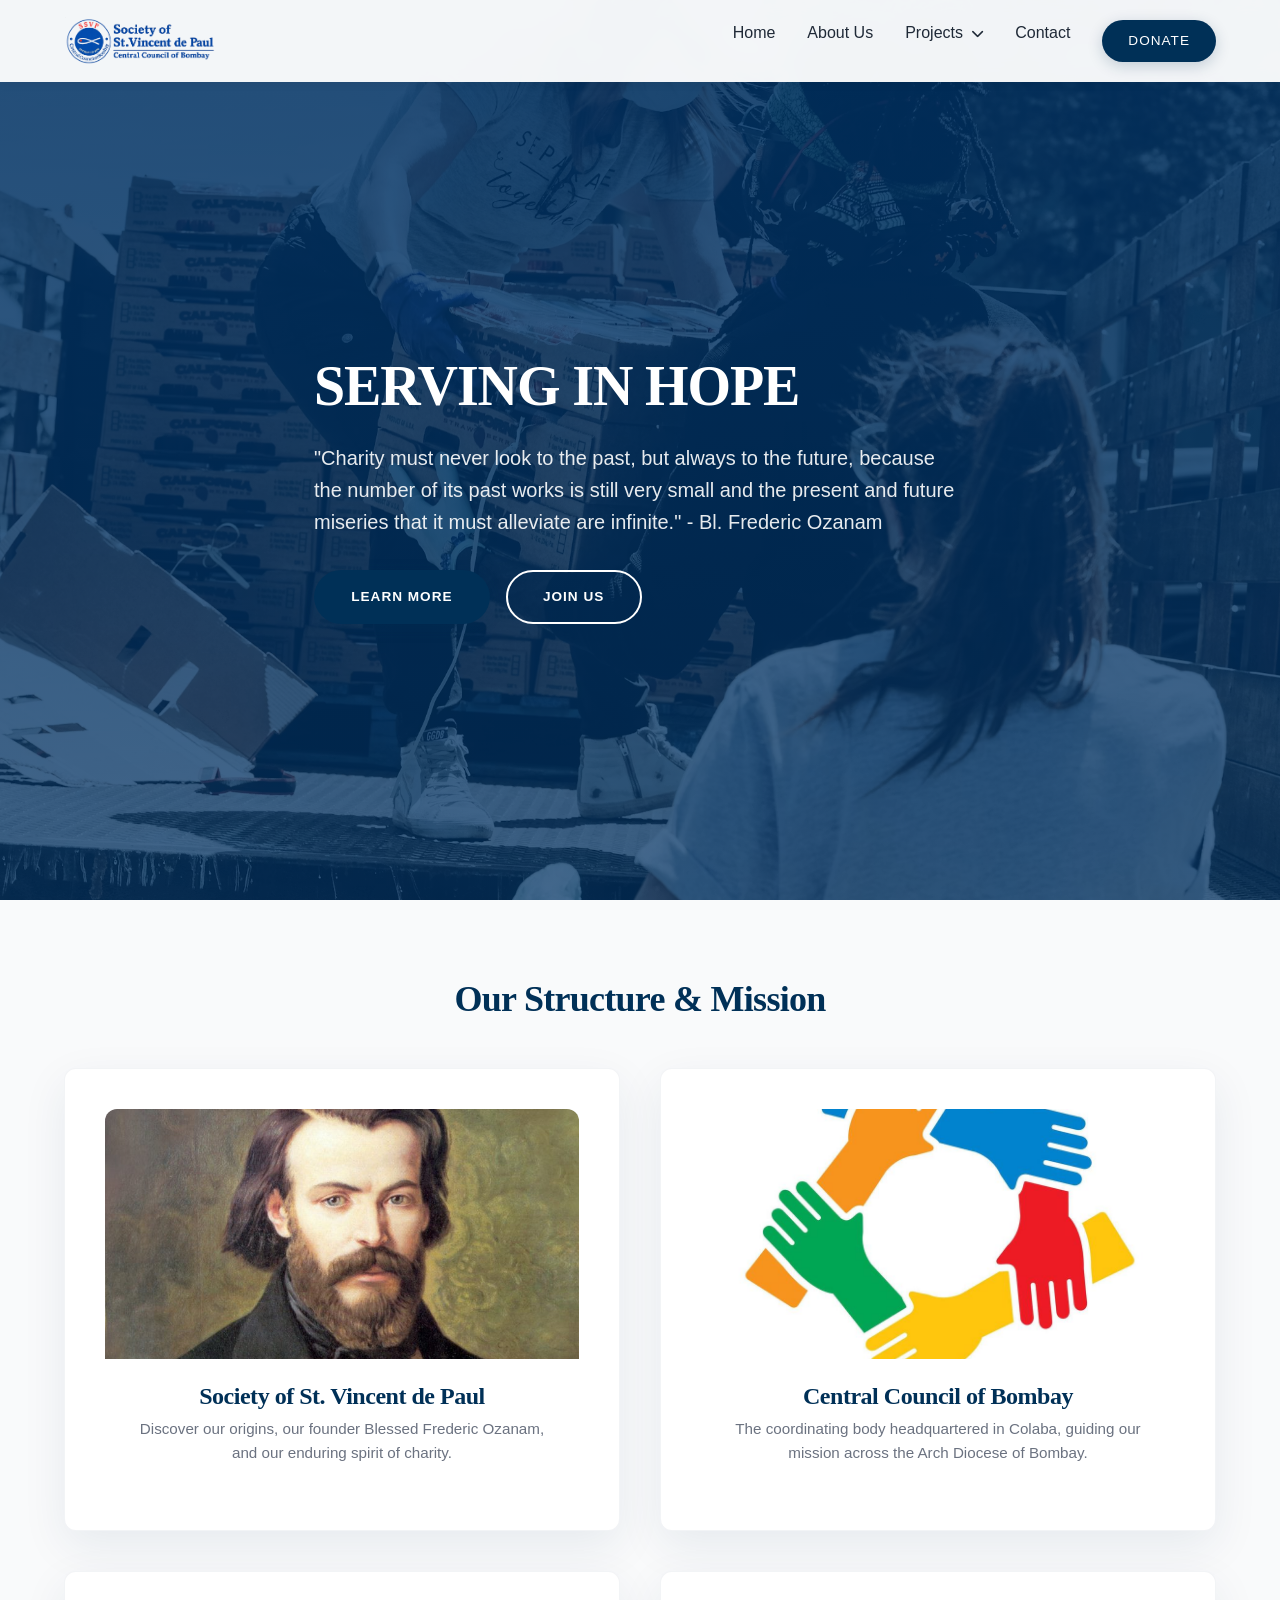
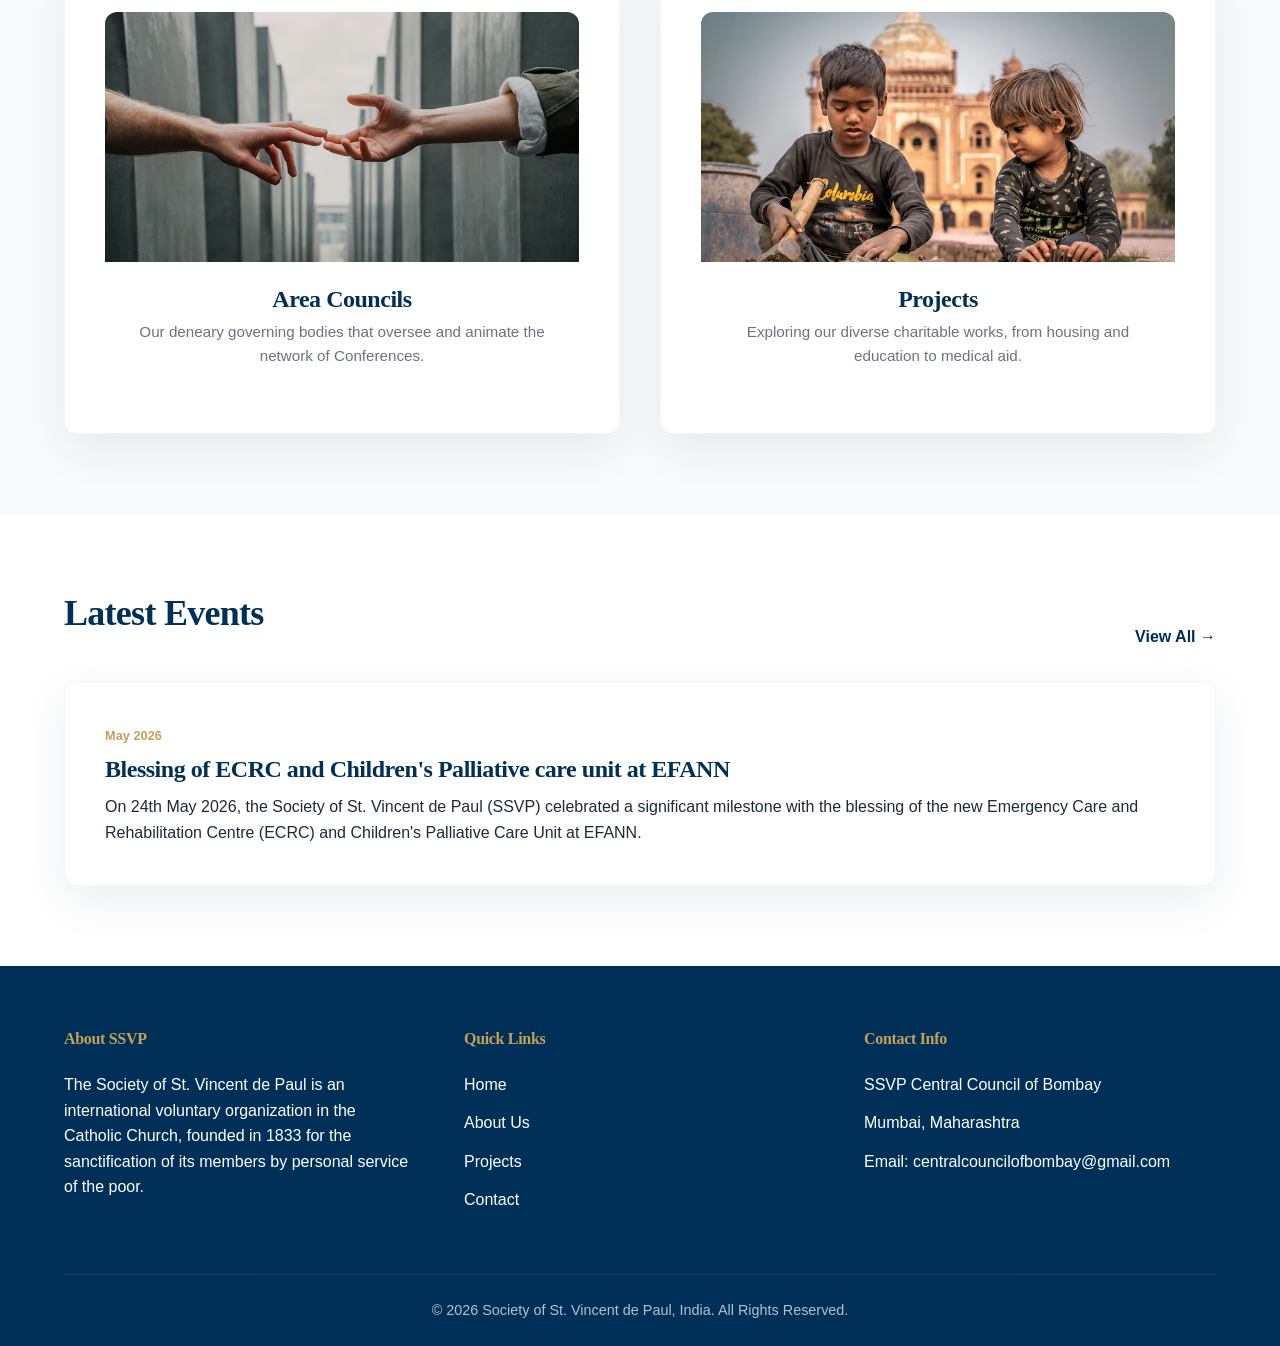
==== commit 67db9546: "Added Project Pages" ====
--- a/index.html
+++ b/index.html
@@ -7,8 +7,8 @@
   <meta name="description"
     content="Society of St. Vincent de Paul, India - Serving the poor and disadvantaged through personal service and charity." />
   <title>SSVP CCB | Home</title>
-  <script type="module" crossorigin src="assets/main-Cii_pg6Y.js"></script>
-  <link rel="stylesheet" crossorigin href="assets/main-DAJtn6ZA.css">
+  <script type="module" crossorigin src="./assets/main-Cii_pg6Y.js"></script>
+  <link rel="stylesheet" crossorigin href="./assets/main-DAJtn6ZA.css">
 </head>
 
 <body>
@@ -21,8 +21,8 @@
         <p>"Charity must never look to the past, but always to the future, because the number of its past works is still
           very small and the present and future miseries that it must alleviate are infinite." - Bl. Frederic Ozanam</p>
         <div style="display: flex; gap: 1rem;">
-          <a href="about.html" class="btn btn-primary">Learn More</a>
-          <a href="contact.html" class="btn btn-secondary" style="border-color: white; color: white;">Join Us</a>
+          <a href="./about.html" class="btn btn-primary">Learn More</a>
+          <a href="./contact.html" class="btn btn-secondary" style="border-color: white; color: white;">Join Us</a>
         </div>
       </div>
     </section>
@@ -54,9 +54,9 @@
 
         <div class="grid-2x2">
           <!-- Topic 1 -->
-          <a href="about.html" class="card feature-card" style="text-decoration: none; color: inherit; height: 100%;">
+          <a href="./about.html" class="card feature-card" style="text-decoration: none; color: inherit; height: 100%;">
             <div class="feature-img" style="height: 250px;">
-              <img src="images/Frederic-Ozanam.jpg" alt="Society of SSVP">
+              <img src="./images/Frederic-Ozanam.jpg" alt="Society of SSVP">
             </div>
             <div class="feature-content" style="text-align: center;">
               <h3 style="margin-bottom: 0.5rem;">Society of St. Vincent de Paul</h3>
@@ -66,11 +66,11 @@
           </a>
 
           <!-- Topic 2 -->
-          <a href="central_council.html" class="card feature-card"
+          <a href="./central_council.html" class="card feature-card"
             style="text-decoration: none; color: inherit; height: 100%;">
             <div class="feature-img" style="height: 250px;">
               <img
-                src="/images/interlocking-colored-hands-forming-a-unified-circle-symbolizing-connection-and-teamwork.jpg"
+                src="./images/interlocking-colored-hands-forming-a-unified-circle-symbolizing-connection-and-teamwork.jpg"
                 alt="Central Council of Bombay">
             </div>
             <div class="feature-content" style="text-align: center;">
@@ -81,11 +81,11 @@
           </a>
 
           <!-- Topic 3 -->
-          <a href="area_councils.html" class="card feature-card"
+          <a href="./area_councils.html" class="card feature-card"
             style="text-decoration: none; color: inherit; height: 100%;">
             <div class="feature-img" style="height: 250px;">
               <img
-                src="/images/photo-1544027993-37dbfe43562a.jpg"
+                src="./images/photo-1544027993-37dbfe43562a.jpg"
                 alt="Area Councils">
             </div>
             <div class="feature-content" style="text-align: center;">
@@ -96,11 +96,11 @@
           </a>
 
           <!-- Topic 4 -->
-          <a href="efann.htm" class="card feature-card"
+          <a href="./projects.html" class="card feature-card"
             style="text-decoration: none; color: inherit; height: 100%;">
             <div class="feature-img" style="height: 250px;">
               <img
-                src="/images/photo-1594708767771-a7502209ff51.jpg"
+                src="./images/photo-1594708767771-a7502209ff51.jpg"
                 alt="Activities">
             </div>
             <div class="feature-content" style="text-align: center;">
@@ -117,7 +117,7 @@
       <div class="container">
         <div style="display: flex; justify-content: space-between; align-items: end; margin-bottom: 2rem;">
           <h2>Latest Events</h2>
-          <a href="efann.htm" style="color: var(--primary); font-weight: 600;">View All &rarr;</a>
+          <a href="./projects.html" style="color: var(--primary); font-weight: 600;">View All &rarr;</a>
         </div>
         <div class="features-grid">
           <div class="card">
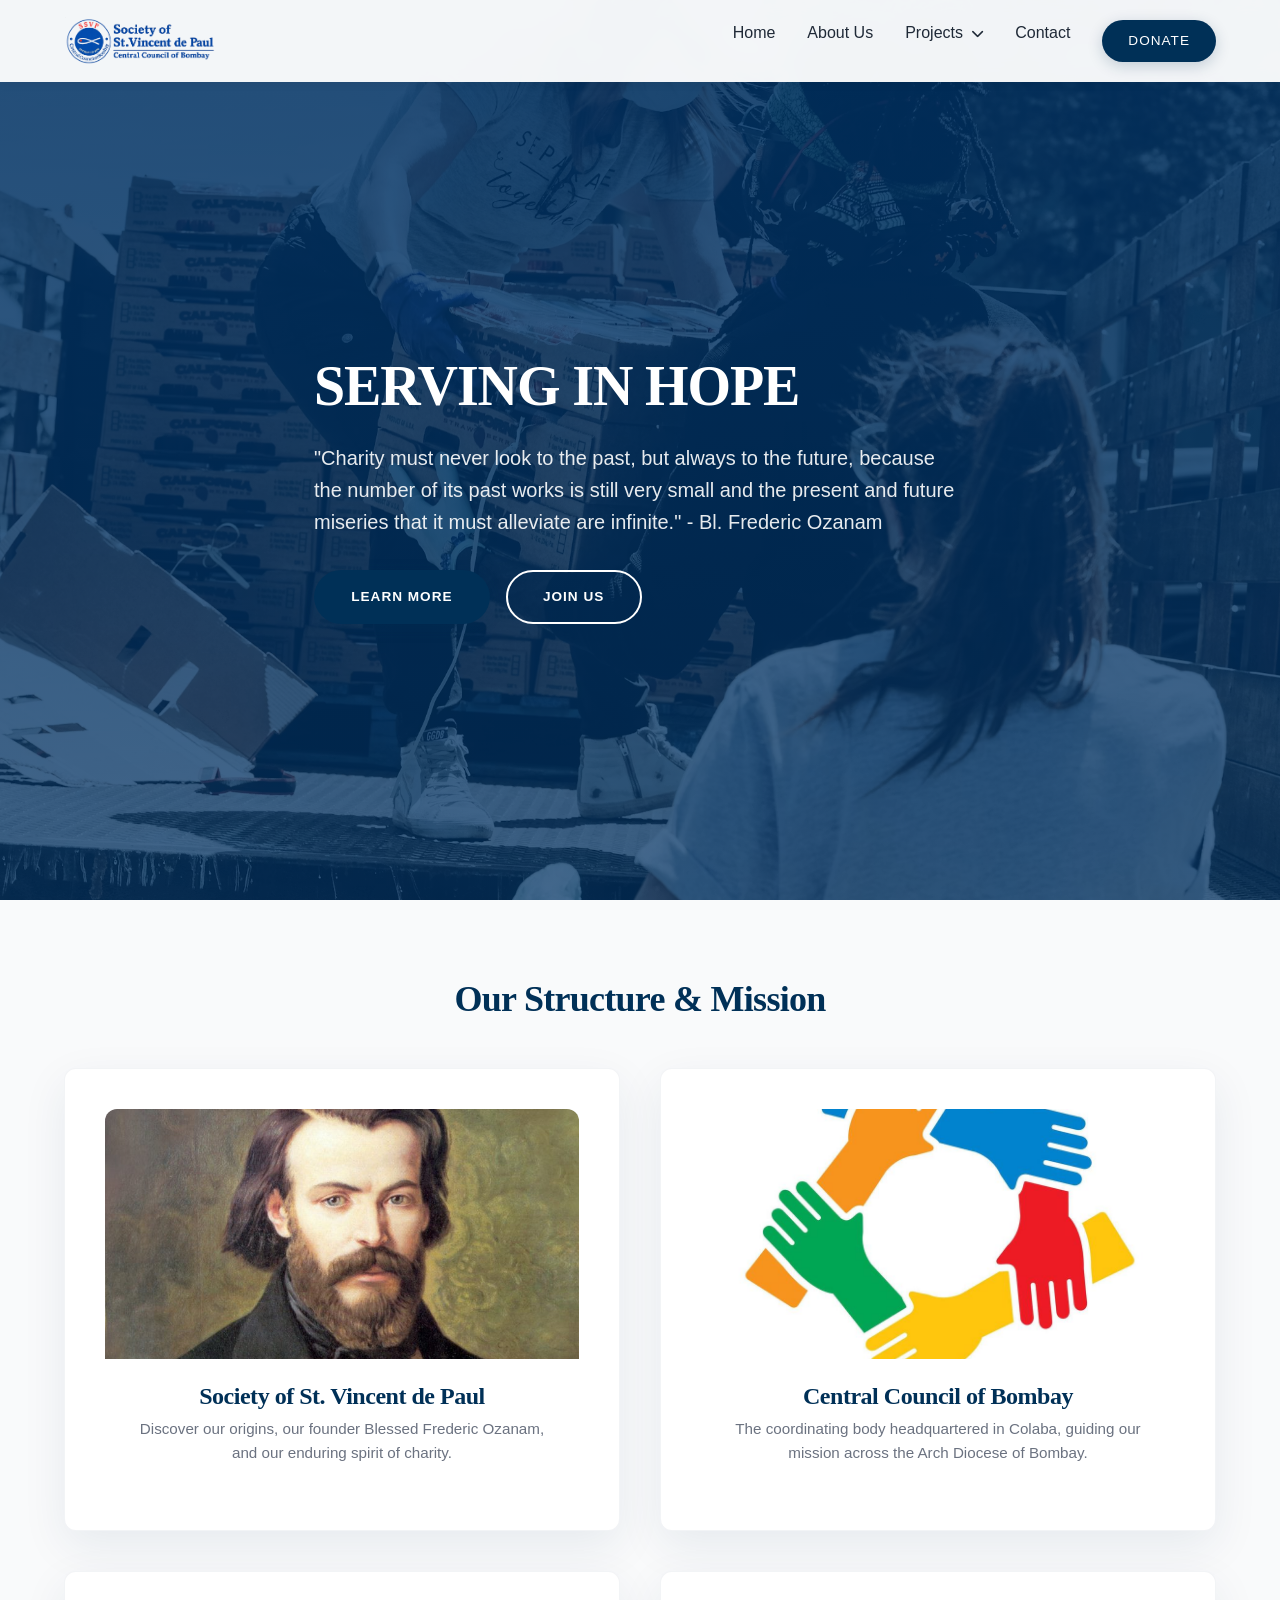
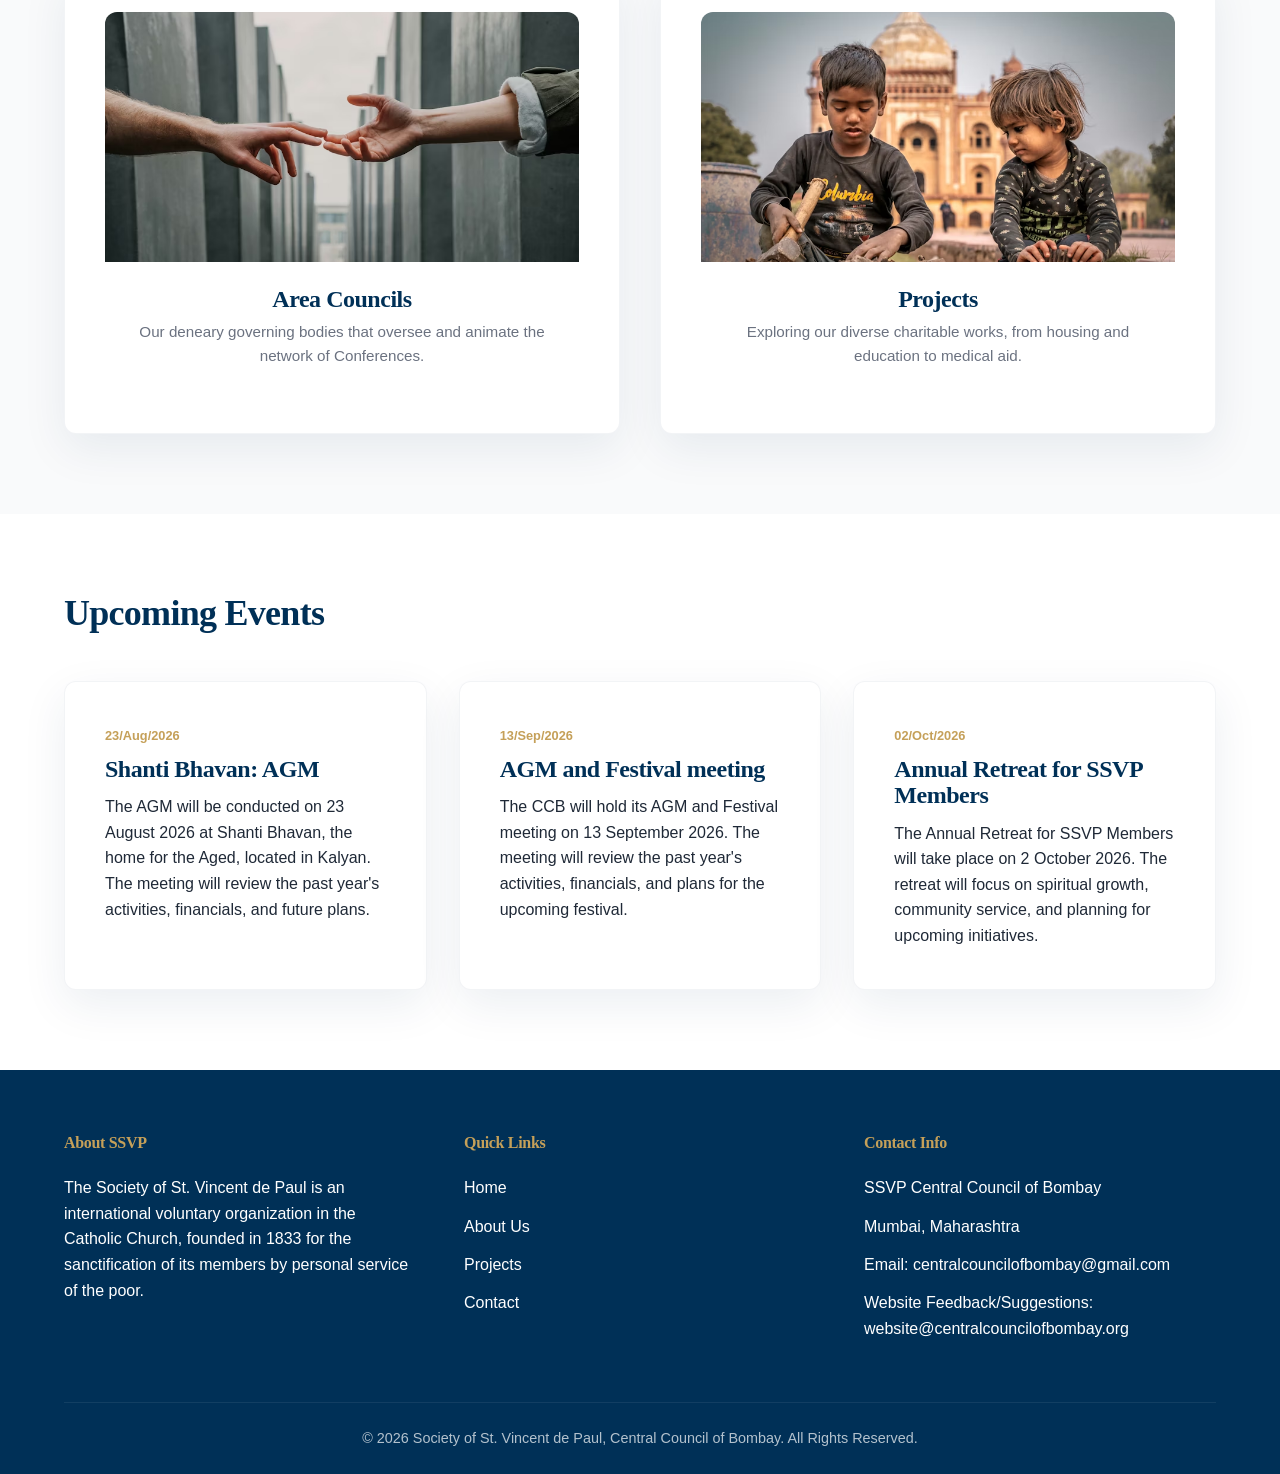
==== commit 4a43fcdb: "Updated website with names and conferences" ====
--- a/index.html
+++ b/index.html
@@ -7,8 +7,8 @@
   <meta name="description"
     content="Society of St. Vincent de Paul, India - Serving the poor and disadvantaged through personal service and charity." />
   <title>SSVP CCB | Home</title>
-  <script type="module" crossorigin src="./assets/main-Cii_pg6Y.js"></script>
-  <link rel="stylesheet" crossorigin href="./assets/main-DAJtn6ZA.css">
+  <script type="module" crossorigin src="./assets/main.js"></script>
+  <link rel="stylesheet" crossorigin href="./assets/main.css">
 </head>
 
 <body>
@@ -116,14 +116,24 @@
     <section class="section" style="background-color: var(--white);">
       <div class="container">
         <div style="display: flex; justify-content: space-between; align-items: end; margin-bottom: 2rem;">
-          <h2>Latest Events</h2>
-          <a href="./projects.html" style="color: var(--primary); font-weight: 600;">View All &rarr;</a>
+          <h2>Upcoming Events</h2>
+          <!--<a href="./projects.html" style="color: var(--primary); font-weight: 600;">View All &rarr;</a>-->
         </div>
         <div class="features-grid">
           <div class="card">
-            <span style="font-size: 0.8rem; color: var(--secondary); font-weight: 700;">May 2026</span>
-            <h3 style="margin-top: 0.5rem;">Blessing of ECRC and Children's Palliative care unit at EFANN</h3>
-            <p>On 24th May 2026, the Society of St. Vincent de Paul (SSVP) celebrated a significant milestone with the blessing of the new Emergency Care and Rehabilitation Centre (ECRC) and Children's Palliative Care Unit at EFANN.</p>
+            <span style="font-size: 0.8rem; color: var(--secondary); font-weight: 700;">23/Aug/2026</span>
+            <h3 style="margin-top: 0.5rem;">Shanti Bhavan: AGM</h3>
+            <p>The AGM will be conducted on 23 August 2026 at Shanti Bhavan, the home for the Aged, located in Kalyan. The meeting will review the past year's activities, financials, and future plans.</p>
+          </div>
+          <div class="card">
+            <span style="font-size: 0.8rem; color: var(--secondary); font-weight: 700;">13/Sep/2026</span>
+            <h3 style="margin-top: 0.5rem;">AGM and Festival meeting</h3>
+            <p>The CCB will hold its AGM and Festival meeting on 13 September 2026. The meeting will review the past year's activities, financials, and plans for the upcoming festival.</p>
+          </div>
+          <div class="card">
+            <span style="font-size: 0.8rem; color: var(--secondary); font-weight: 700;">02/Oct/2026</span>
+            <h3 style="margin-top: 0.5rem;">Annual Retreat for SSVP Members</h3>
+            <p>The Annual Retreat for SSVP Members will take place on 2 October 2026. The retreat will focus on spiritual growth, community service, and planning for upcoming initiatives.</p>
           </div>
         </div>
       </div>
@@ -132,6 +142,5 @@
 
   <footer id="footer"></footer>
 
-
 </body>
 </html>
--- a/assets/main.css
+++ b/assets/main.css
@@ -0,0 +1 @@
+/*@import"https://fonts.googleapis.com/css2?family=Outfit:wght@300;400;500;600;700&amp;family=Playfair+Display:ital,wght@0,400;0,700;1,400&amp;display=swap";*/@import"https://cdnjs.cloudflare.com/ajax/libs/font-awesome/6.0.0/css/all.min.css";:root{--primary: #003057;--primary-light: #005a9c;--secondary: #C5A059;--accent: #D4AF37;--dark: #1F2937;--light: #F9FAFB;--white: #ffffff;--gray: #6B7280;--glass-bg: rgba(255, 255, 255, .85);--glass-border: rgba(255, 255, 255, .4);--glass-shadow: 0 15px 45px rgba(0, 48, 87, .08);--font-main: "Outfit", sans-serif;--font-heading: "Playfair Display", serif;--easing: cubic-bezier(.4, 0, .2, 1);--radius: 12px}*{margin:0;padding:0;box-sizing:border-box}body{font-family:var(--font-main);background-color:var(--light);color:var(--dark);line-height:1.6;overflow-x:hidden}a{text-decoration:none;color:inherit;transition:color .3s var(--easing)}ul{list-style:none}img{max-width:100%;display:block}h1,h2,h3,h4,h5,h6{font-family:var(--font-heading);line-height:1.1;font-weight:700;color:var(--primary);letter-spacing:-.02em}h1{font-size:3rem}h2{font-size:2.25rem;margin-bottom:1rem}h3{font-size:1.5rem;margin-bottom:.75rem}.text-gradient{background:linear-gradient(135deg,var(--primary),var(--secondary));-webkit-background-clip:text;background-clip:text;-webkit-text-fill-color:transparent}.text-white{color:var(--white)}.text-center{text-align:center}.container{max-width:1200px;margin:0 auto;padding:0 1.5rem}.section{padding:5rem 0}@media (max-width: 768px){.section{padding:3rem 0}}.responsive-table-wrapper{width:100%;overflow-x:auto;-webkit-overflow-scrolling:touch;margin-bottom:1.5rem;border-radius:8px;box-shadow:0 4px 6px -1px #0000000d}.mobile-stack{display:flex;flex-direction:column}@media (min-width: 769px){.mobile-stack{flex-direction:row}}.contact-grid{display:grid;grid-template-columns:1fr 1fr}.patron-grid{display:grid;grid-template-columns:1fr 1fr;gap:4rem;align-items:center}.patron-content{order:2}.patron-image{order:1}@media (max-width: 768px){.contact-grid,.patron-grid{grid-template-columns:1fr;gap:2rem}.patron-content{order:1}.patron-image{order:2}}.btn{display:inline-block;padding:.9rem 2.2rem;border-radius:50px;font-weight:600;font-family:var(--font-main);transition:all .4s var(--easing);cursor:pointer;border:2px solid transparent;text-transform:uppercase;letter-spacing:1px;font-size:.85rem;text-align:center}.btn-primary{background:var(--primary);color:var(--white);box-shadow:0 4px 15px #00305733}.btn-primary:hover{background:var(--primary-light);transform:translateY(-3px);box-shadow:0 8px 25px #0030574d}.btn-secondary{background:transparent;border-color:var(--secondary);color:var(--primary)}.btn-secondary:hover{background:var(--secondary);color:var(--white);transform:translateY(-3px)}.card{background:var(--white);border-radius:var(--radius);padding:2.5rem;box-shadow:var(--glass-shadow);transition:all .4s var(--easing);border:1px solid rgba(0,48,87,.05)}.card:hover{transform:translateY(-8px);box-shadow:0 20px 50px #0030571f;border-color:var(--secondary)}.glass-card{background:var(--glass-bg);backdrop-filter:blur(12px);-webkit-backdrop-filter:blur(12px);border:1px solid var(--glass-border);box-shadow:var(--glass-shadow)}.navbar{position:fixed;top:0;left:0;width:100%;z-index:1000;background:#fffffff2;-webkit-backdrop-filter:blur(10px);backdrop-filter:blur(10px);box-shadow:0 2px 10px #0000000d;padding:1rem 0;transition:all .3s}.nav-container{display:flex;justify-content:space-between;align-items:center}.logo{font-size:1.5rem;font-weight:700;color:var(--primary);display:flex;align-items:center;gap:.5rem}.logo span{color:var(--secondary)}.nav-links{display:flex;gap:2rem}.nav-links a{font-weight:500;color:var(--dark);position:relative}.nav-links a:after{content:"";position:absolute;width:0;height:2px;bottom:-4px;left:0;background:var(--secondary);transition:width .3s}.nav-links a:hover:after{width:100%}.nav-links a.active{color:var(--primary)}.dropdown{position:relative;display:inline-block}.dropdown-content{display:none;position:absolute;background-color:var(--white);min-width:200px;box-shadow:0 8px 16px #0000001a;z-index:1001;border-radius:8px;top:100%;left:0;padding:.5rem 0;border:1px solid rgba(0,0,0,.05)}.dropdown-content a{color:var(--dark);padding:.75rem 1.5rem;text-decoration:none;display:block;transition:all .2s}.dropdown-content a:hover{background-color:var(--light);color:var(--primary);padding-left:1.75rem}.dropdown-content a:after{display:none}.dropdown:hover .dropdown-content{display:block}.dropdown i{font-size:.8rem;margin-left:.3rem;transition:transform .3s}.dropdown:hover i{transform:rotate(180deg)}.hero{height:100vh;position:relative;display:flex;align-items:center;background:linear-gradient(#003366d9,#003366b3),url(/images/photo-1593113598332-cd288d649433.jpg) center/cover no-repeat;color:var(--white);padding-top:80px}.hero-content{max-width:700px}.hero h1{color:var(--white);margin-bottom:1.5rem;font-size:3.5rem;line-height:1.1}.hero p{font-size:1.25rem;margin-bottom:2rem;opacity:.9}.stats-grid{display:grid;grid-template-columns:repeat(auto-fit,minmax(200px,1fr));gap:2rem;margin-top:-80px;position:relative;z-index:10}.stat-card{text-align:center;padding:2.5rem;background:var(--white);border-radius:12px;box-shadow:0 10px 30px #0000001a}.stat-number{font-size:2.5rem;font-weight:700;color:var(--secondary);margin-bottom:.5rem}.features-grid{display:grid;grid-template-columns:repeat(auto-fit,minmax(300px,1fr));gap:2rem}.grid-2x2{display:grid;grid-template-columns:repeat(2,1fr);gap:2.5rem}@media (max-width: 992px){.grid-2x2{grid-template-columns:repeat(auto-fit,minmax(300px,1fr))}}.feature-card{position:relative;overflow:hidden}.feature-img{height:200px;background-color:var(--gray);border-radius:12px 12px 0 0;overflow:hidden}.feature-img img{width:100%;height:100%;object-fit:cover;transition:transform .5s}.feature-card:hover .feature-img img{transform:scale(1.1)}.feature-content{padding:1.5rem}.footer{background:var(--primary);color:var(--white);padding:4rem 0 0}.footer-grid{display:grid;grid-template-columns:repeat(auto-fit,minmax(250px,1fr));gap:3rem;padding-bottom:3rem}.footer-col h4{color:var(--secondary);margin-bottom:1.5rem}.footer-links li{margin-bottom:.8rem}.footer-links a:hover{color:var(--secondary)}.footer-bottom{border-top:1px solid rgba(255,255,255,.1);padding:1.5rem 0;text-align:center;opacity:.7;font-size:.9rem}.menu-toggle{display:none;font-size:1.5rem;color:var(--primary);background:none;border:none;cursor:pointer}@media (max-width: 768px){.header{height:60px;padding:0 1rem}.logo-primary{font-size:1.2rem}.logo-secondary{font-size:.7rem}.menu-toggle{display:block}.nav-links{position:fixed;top:60px;left:0;width:100%;height:calc(100vh - 60px);background:var(--white);flex-direction:column;padding:2rem;align-items:center;transform:translateY(-150%);transition:transform .3s;box-shadow:0 10px 20px #0000001a;overflow-y:auto}.nav-links.active{transform:translateY(0)}.nav-links a{font-size:1.1rem;width:100%;text-align:center;padding:1rem}.hero h1{font-size:2.2rem}}.news-feed{display:flex;flex-direction:column;gap:2rem;max-width:900px;margin:0 auto}.news-item{border-left:4px solid var(--secondary);transition:all .3s var(--easing)}.news-item:hover{border-left-width:8px}.news-date{font-size:.85rem;color:var(--secondary);font-weight:700;text-transform:uppercase;letter-spacing:1px;display:block;margin-bottom:.5rem}.news-excerpt{color:var(--gray);margin-top:1rem}.news-full-content{display:none;margin-top:1.5rem;padding-top:1.5rem;border-top:1px solid #eee;line-height:1.8}.news-item.expanded .news-full-content{display:block}.news-item.expanded .news-excerpt{display:none}.read-more-btn{background:none;border:none;color:var(--primary);font-weight:600;cursor:pointer;padding:0;margin-top:1rem;display:flex;align-items:center;gap:.5rem}.read-more-btn:hover{text-decoration:underline}@media (max-width: 768px){.news-feed{padding:0 1rem}}
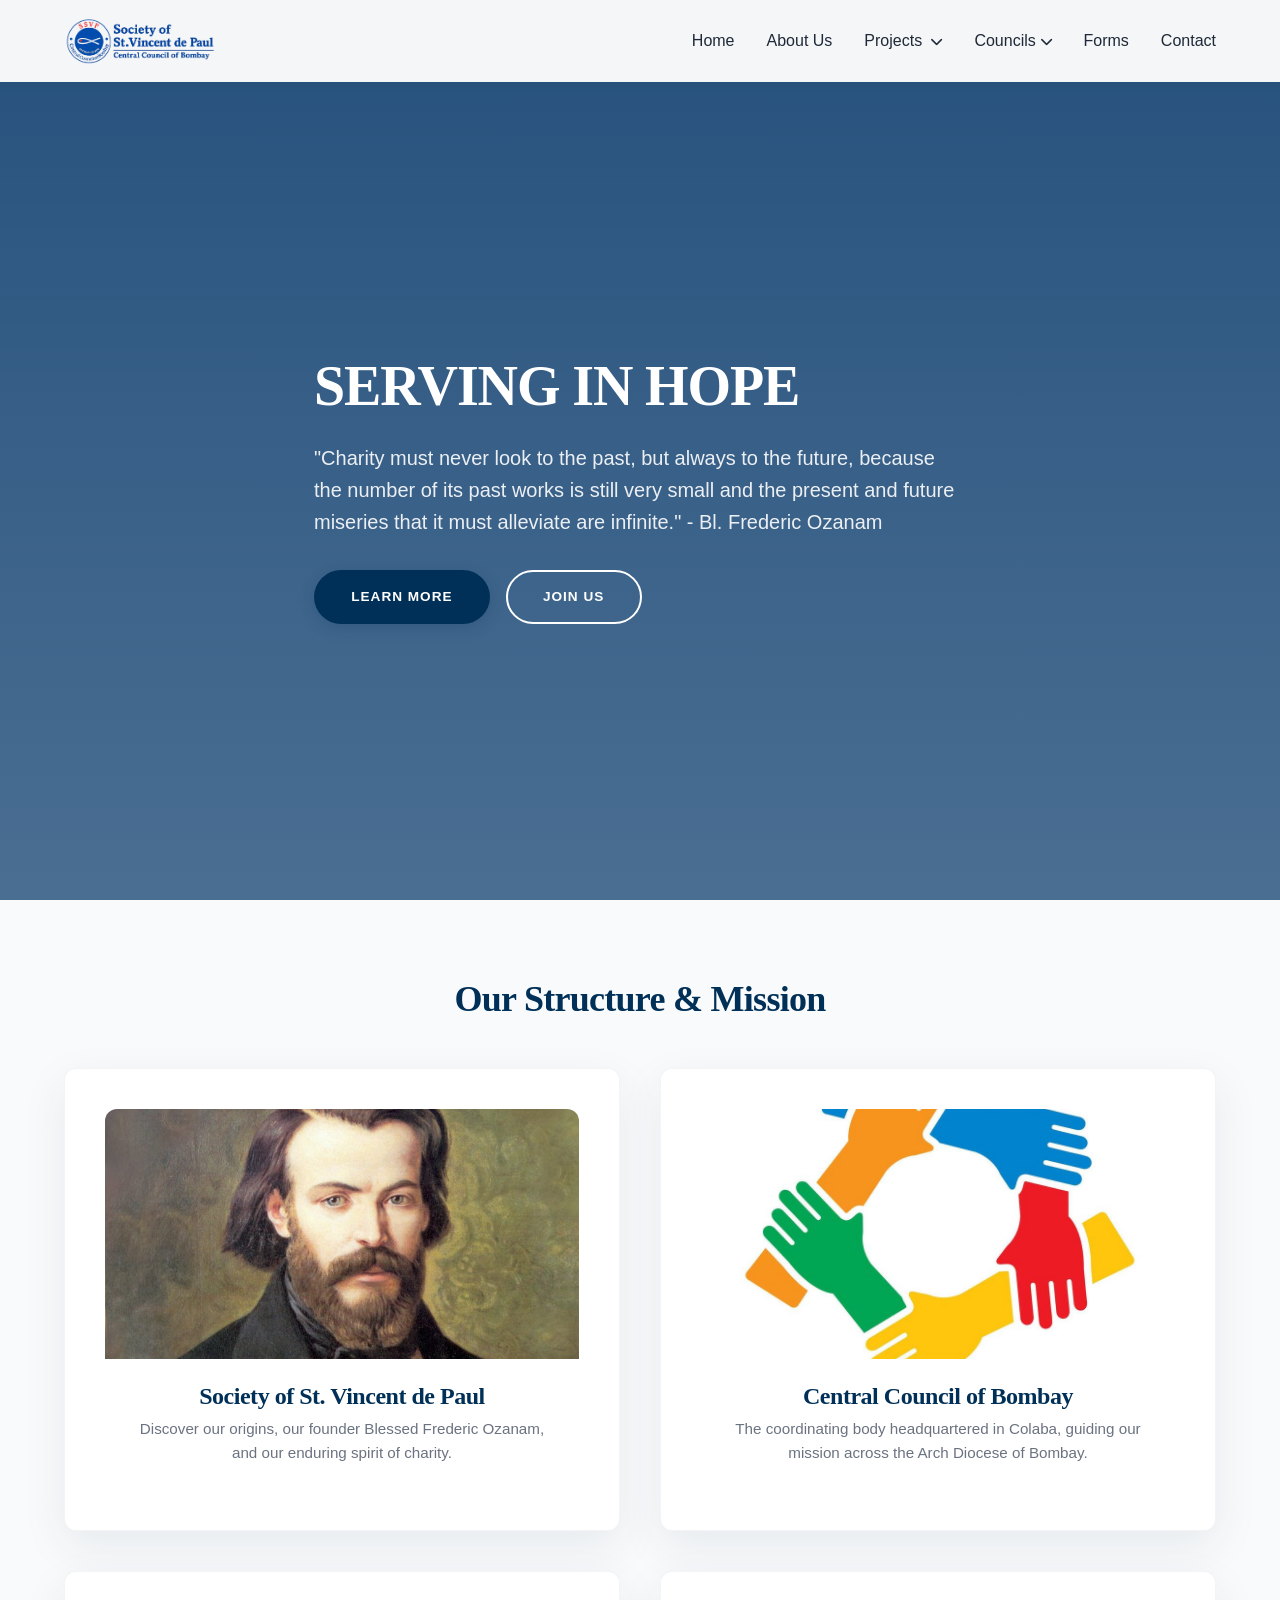
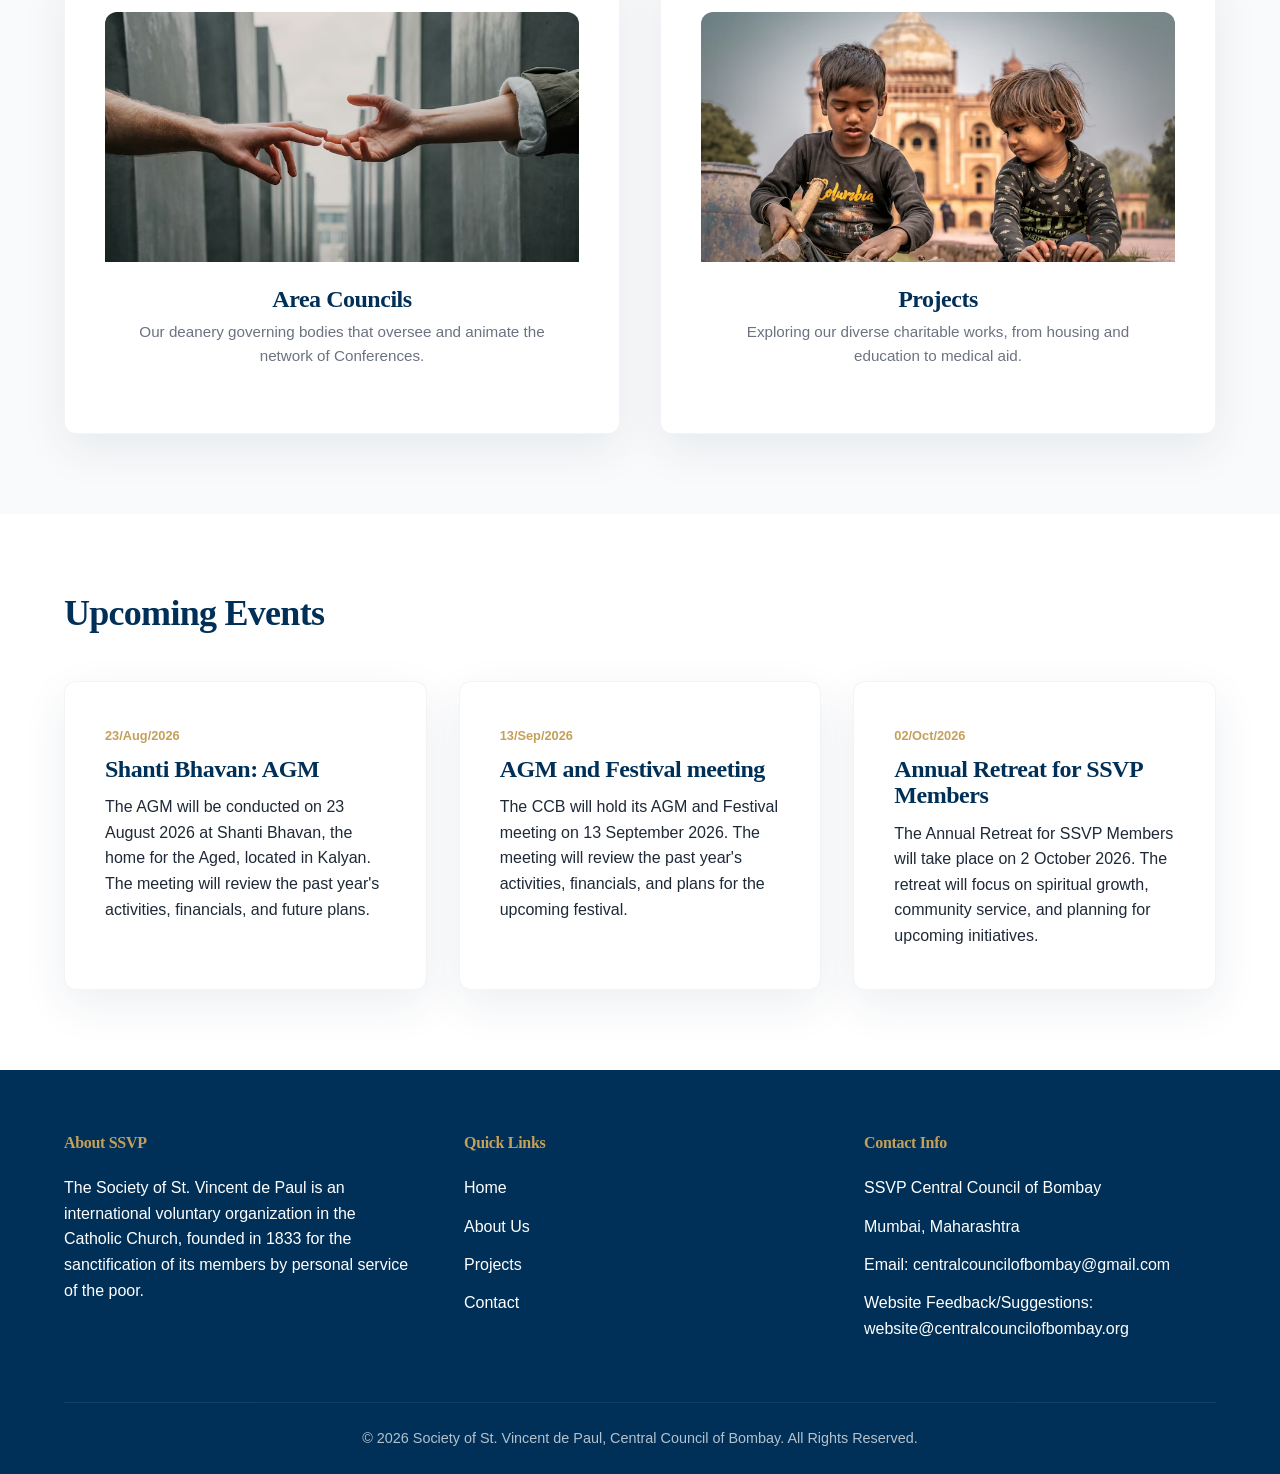
==== commit 3e099f1b: "Added forms" ====
--- a/index.html
+++ b/index.html
@@ -90,7 +90,7 @@
             </div>
             <div class="feature-content" style="text-align: center;">
               <h3 style="margin-bottom: 0.5rem;">Area Councils</h3>
-              <p style="font-size: 0.95rem; color: var(--gray);">Our deneary governing bodies that oversee and animate
+              <p style="font-size: 0.95rem; color: var(--gray);">Our deanery governing bodies that oversee and animate
                 the network of Conferences.</p>
             </div>
           </a>
--- a/assets/main.css
+++ b/assets/main.css
@@ -1 +1,600 @@
-/*@import"https://fonts.googleapis.com/css2?family=Outfit:wght@300;400;500;600;700&amp;family=Playfair+Display:ital,wght@0,400;0,700;1,400&amp;display=swap";*/@import"https://cdnjs.cloudflare.com/ajax/libs/font-awesome/6.0.0/css/all.min.css";:root{--primary: #003057;--primary-light: #005a9c;--secondary: #C5A059;--accent: #D4AF37;--dark: #1F2937;--light: #F9FAFB;--white: #ffffff;--gray: #6B7280;--glass-bg: rgba(255, 255, 255, .85);--glass-border: rgba(255, 255, 255, .4);--glass-shadow: 0 15px 45px rgba(0, 48, 87, .08);--font-main: "Outfit", sans-serif;--font-heading: "Playfair Display", serif;--easing: cubic-bezier(.4, 0, .2, 1);--radius: 12px}*{margin:0;padding:0;box-sizing:border-box}body{font-family:var(--font-main);background-color:var(--light);color:var(--dark);line-height:1.6;overflow-x:hidden}a{text-decoration:none;color:inherit;transition:color .3s var(--easing)}ul{list-style:none}img{max-width:100%;display:block}h1,h2,h3,h4,h5,h6{font-family:var(--font-heading);line-height:1.1;font-weight:700;color:var(--primary);letter-spacing:-.02em}h1{font-size:3rem}h2{font-size:2.25rem;margin-bottom:1rem}h3{font-size:1.5rem;margin-bottom:.75rem}.text-gradient{background:linear-gradient(135deg,var(--primary),var(--secondary));-webkit-background-clip:text;background-clip:text;-webkit-text-fill-color:transparent}.text-white{color:var(--white)}.text-center{text-align:center}.container{max-width:1200px;margin:0 auto;padding:0 1.5rem}.section{padding:5rem 0}@media (max-width: 768px){.section{padding:3rem 0}}.responsive-table-wrapper{width:100%;overflow-x:auto;-webkit-overflow-scrolling:touch;margin-bottom:1.5rem;border-radius:8px;box-shadow:0 4px 6px -1px #0000000d}.mobile-stack{display:flex;flex-direction:column}@media (min-width: 769px){.mobile-stack{flex-direction:row}}.contact-grid{display:grid;grid-template-columns:1fr 1fr}.patron-grid{display:grid;grid-template-columns:1fr 1fr;gap:4rem;align-items:center}.patron-content{order:2}.patron-image{order:1}@media (max-width: 768px){.contact-grid,.patron-grid{grid-template-columns:1fr;gap:2rem}.patron-content{order:1}.patron-image{order:2}}.btn{display:inline-block;padding:.9rem 2.2rem;border-radius:50px;font-weight:600;font-family:var(--font-main);transition:all .4s var(--easing);cursor:pointer;border:2px solid transparent;text-transform:uppercase;letter-spacing:1px;font-size:.85rem;text-align:center}.btn-primary{background:var(--primary);color:var(--white);box-shadow:0 4px 15px #00305733}.btn-primary:hover{background:var(--primary-light);transform:translateY(-3px);box-shadow:0 8px 25px #0030574d}.btn-secondary{background:transparent;border-color:var(--secondary);color:var(--primary)}.btn-secondary:hover{background:var(--secondary);color:var(--white);transform:translateY(-3px)}.card{background:var(--white);border-radius:var(--radius);padding:2.5rem;box-shadow:var(--glass-shadow);transition:all .4s var(--easing);border:1px solid rgba(0,48,87,.05)}.card:hover{transform:translateY(-8px);box-shadow:0 20px 50px #0030571f;border-color:var(--secondary)}.glass-card{background:var(--glass-bg);backdrop-filter:blur(12px);-webkit-backdrop-filter:blur(12px);border:1px solid var(--glass-border);box-shadow:var(--glass-shadow)}.navbar{position:fixed;top:0;left:0;width:100%;z-index:1000;background:#fffffff2;-webkit-backdrop-filter:blur(10px);backdrop-filter:blur(10px);box-shadow:0 2px 10px #0000000d;padding:1rem 0;transition:all .3s}.nav-container{display:flex;justify-content:space-between;align-items:center}.logo{font-size:1.5rem;font-weight:700;color:var(--primary);display:flex;align-items:center;gap:.5rem}.logo span{color:var(--secondary)}.nav-links{display:flex;gap:2rem}.nav-links a{font-weight:500;color:var(--dark);position:relative}.nav-links a:after{content:"";position:absolute;width:0;height:2px;bottom:-4px;left:0;background:var(--secondary);transition:width .3s}.nav-links a:hover:after{width:100%}.nav-links a.active{color:var(--primary)}.dropdown{position:relative;display:inline-block}.dropdown-content{display:none;position:absolute;background-color:var(--white);min-width:200px;box-shadow:0 8px 16px #0000001a;z-index:1001;border-radius:8px;top:100%;left:0;padding:.5rem 0;border:1px solid rgba(0,0,0,.05)}.dropdown-content a{color:var(--dark);padding:.75rem 1.5rem;text-decoration:none;display:block;transition:all .2s}.dropdown-content a:hover{background-color:var(--light);color:var(--primary);padding-left:1.75rem}.dropdown-content a:after{display:none}.dropdown:hover .dropdown-content{display:block}.dropdown i{font-size:.8rem;margin-left:.3rem;transition:transform .3s}.dropdown:hover i{transform:rotate(180deg)}.hero{height:100vh;position:relative;display:flex;align-items:center;background:linear-gradient(#003366d9,#003366b3),url(/images/photo-1593113598332-cd288d649433.jpg) center/cover no-repeat;color:var(--white);padding-top:80px}.hero-content{max-width:700px}.hero h1{color:var(--white);margin-bottom:1.5rem;font-size:3.5rem;line-height:1.1}.hero p{font-size:1.25rem;margin-bottom:2rem;opacity:.9}.stats-grid{display:grid;grid-template-columns:repeat(auto-fit,minmax(200px,1fr));gap:2rem;margin-top:-80px;position:relative;z-index:10}.stat-card{text-align:center;padding:2.5rem;background:var(--white);border-radius:12px;box-shadow:0 10px 30px #0000001a}.stat-number{font-size:2.5rem;font-weight:700;color:var(--secondary);margin-bottom:.5rem}.features-grid{display:grid;grid-template-columns:repeat(auto-fit,minmax(300px,1fr));gap:2rem}.grid-2x2{display:grid;grid-template-columns:repeat(2,1fr);gap:2.5rem}@media (max-width: 992px){.grid-2x2{grid-template-columns:repeat(auto-fit,minmax(300px,1fr))}}.feature-card{position:relative;overflow:hidden}.feature-img{height:200px;background-color:var(--gray);border-radius:12px 12px 0 0;overflow:hidden}.feature-img img{width:100%;height:100%;object-fit:cover;transition:transform .5s}.feature-card:hover .feature-img img{transform:scale(1.1)}.feature-content{padding:1.5rem}.footer{background:var(--primary);color:var(--white);padding:4rem 0 0}.footer-grid{display:grid;grid-template-columns:repeat(auto-fit,minmax(250px,1fr));gap:3rem;padding-bottom:3rem}.footer-col h4{color:var(--secondary);margin-bottom:1.5rem}.footer-links li{margin-bottom:.8rem}.footer-links a:hover{color:var(--secondary)}.footer-bottom{border-top:1px solid rgba(255,255,255,.1);padding:1.5rem 0;text-align:center;opacity:.7;font-size:.9rem}.menu-toggle{display:none;font-size:1.5rem;color:var(--primary);background:none;border:none;cursor:pointer}@media (max-width: 768px){.header{height:60px;padding:0 1rem}.logo-primary{font-size:1.2rem}.logo-secondary{font-size:.7rem}.menu-toggle{display:block}.nav-links{position:fixed;top:60px;left:0;width:100%;height:calc(100vh - 60px);background:var(--white);flex-direction:column;padding:2rem;align-items:center;transform:translateY(-150%);transition:transform .3s;box-shadow:0 10px 20px #0000001a;overflow-y:auto}.nav-links.active{transform:translateY(0)}.nav-links a{font-size:1.1rem;width:100%;text-align:center;padding:1rem}.hero h1{font-size:2.2rem}}.news-feed{display:flex;flex-direction:column;gap:2rem;max-width:900px;margin:0 auto}.news-item{border-left:4px solid var(--secondary);transition:all .3s var(--easing)}.news-item:hover{border-left-width:8px}.news-date{font-size:.85rem;color:var(--secondary);font-weight:700;text-transform:uppercase;letter-spacing:1px;display:block;margin-bottom:.5rem}.news-excerpt{color:var(--gray);margin-top:1rem}.news-full-content{display:none;margin-top:1.5rem;padding-top:1.5rem;border-top:1px solid #eee;line-height:1.8}.news-item.expanded .news-full-content{display:block}.news-item.expanded .news-excerpt{display:none}.read-more-btn{background:none;border:none;color:var(--primary);font-weight:600;cursor:pointer;padding:0;margin-top:1rem;display:flex;align-items:center;gap:.5rem}.read-more-btn:hover{text-decoration:underline}@media (max-width: 768px){.news-feed{padding:0 1rem}}
+/*@import"https://fonts.googleapis.com/css2?family=Outfit:wght@300;400;500;600;700&amp;family=Playfair+Display:ital,wght@0,400;0,700;1,400&amp;display=swap";*/
+@import"https://cdnjs.cloudflare.com/ajax/libs/font-awesome/6.0.0/css/all.min.css";
+
+:root {
+    --primary: #003057;
+    --primary-light: #005a9c;
+    --secondary: #C5A059;
+    --accent: #D4AF37;
+    --dark: #1F2937;
+    --light: #F9FAFB;
+    --white: #ffffff;
+    --gray: #6B7280;
+    --glass-bg: rgba(255, 255, 255, .85);
+    --glass-border: rgba(255, 255, 255, .4);
+    --glass-shadow: 0 15px 45px rgba(0, 48, 87, .08);
+    --font-main: "Outfit", sans-serif;
+    --font-heading: "Playfair Display", serif;
+    --easing: cubic-bezier(.4, 0, .2, 1);
+    --radius: 12px
+}
+
+* {
+    margin: 0;
+    padding: 0;
+    box-sizing: border-box
+}
+
+body {
+    font-family: var(--font-main);
+    background-color: var(--light);
+    color: var(--dark);
+    line-height: 1.6;
+    overflow-x: hidden
+}
+
+a {
+    text-decoration: none;
+    color: inherit;
+    transition: color .3s var(--easing)
+}
+
+ul {
+    list-style: none
+}
+
+img {
+    max-width: 100%;
+    display: block
+}
+
+h1,
+h2,
+h3,
+h4,
+h5,
+h6 {
+    font-family: var(--font-heading);
+    line-height: 1.1;
+    font-weight: 700;
+    color: var(--primary);
+    letter-spacing: -.02em
+}
+
+h1 {
+    font-size: 3rem
+}
+
+h2 {
+    font-size: 2.25rem;
+    margin-bottom: 1rem
+}
+
+h3 {
+    font-size: 1.5rem;
+    margin-bottom: .75rem
+}
+
+.text-gradient {
+    background: linear-gradient(135deg, var(--primary), var(--secondary));
+    -webkit-background-clip: text;
+    background-clip: text;
+    -webkit-text-fill-color: transparent
+}
+
+.text-white {
+    color: var(--white)
+}
+
+.text-center {
+    text-align: center
+}
+
+.container {
+    max-width: 1200px;
+    margin: 0 auto;
+    padding: 0 1.5rem
+}
+
+.section {
+    padding: 5rem 0
+}
+
+@media (max-width: 768px) {
+    .section {
+        padding: 3rem 0
+    }
+}
+
+.responsive-table-wrapper {
+    width: 100%;
+    overflow-x: auto;
+    -webkit-overflow-scrolling: touch;
+    margin-bottom: 1.5rem;
+    border-radius: 8px;
+    box-shadow: 0 4px 6px -1px #0000000d
+}
+
+.mobile-stack {
+    display: flex;
+    flex-direction: column
+}
+
+@media (min-width: 769px) {
+    .mobile-stack {
+        flex-direction: row
+    }
+}
+
+.contact-grid {
+    display: grid;
+    grid-template-columns: 1fr 1fr
+}
+
+.patron-grid {
+    display: grid;
+    grid-template-columns: 1fr 1fr;
+    gap: 4rem;
+    align-items: center
+}
+
+.patron-content {
+    order: 2
+}
+
+.patron-image {
+    order: 1
+}
+
+@media (max-width: 768px) {
+
+    .contact-grid,
+    .patron-grid {
+        grid-template-columns: 1fr;
+        gap: 2rem
+    }
+
+    .patron-content {
+        order: 1
+    }
+
+    .patron-image {
+        order: 2
+    }
+}
+
+.btn {
+    display: inline-block;
+    padding: .9rem 2.2rem;
+    border-radius: 50px;
+    font-weight: 600;
+    font-family: var(--font-main);
+    transition: all .4s var(--easing);
+    cursor: pointer;
+    border: 2px solid transparent;
+    text-transform: uppercase;
+    letter-spacing: 1px;
+    font-size: .85rem;
+    text-align: center
+}
+
+.btn-primary {
+    background: var(--primary);
+    color: var(--white);
+    box-shadow: 0 4px 15px #00305733
+}
+
+.btn-primary:hover {
+    background: var(--primary-light);
+    transform: translateY(-3px);
+    box-shadow: 0 8px 25px #0030574d
+}
+
+.btn-secondary {
+    background: transparent;
+    border-color: var(--secondary);
+    color: var(--primary)
+}
+
+.btn-secondary:hover {
+    background: var(--secondary);
+    color: var(--white);
+    transform: translateY(-3px)
+}
+
+.card {
+    background: var(--white);
+    border-radius: var(--radius);
+    padding: 2.5rem;
+    box-shadow: var(--glass-shadow);
+    transition: all .4s var(--easing);
+    border: 1px solid rgba(0, 48, 87, .05)
+}
+
+.card:hover {
+    transform: translateY(-8px);
+    box-shadow: 0 20px 50px #0030571f;
+    border-color: var(--secondary)
+}
+
+.glass-card {
+    background: var(--glass-bg);
+    backdrop-filter: blur(12px);
+    -webkit-backdrop-filter: blur(12px);
+    border: 1px solid var(--glass-border);
+    box-shadow: var(--glass-shadow)
+}
+
+.navbar {
+    position: fixed;
+    top: 0;
+    left: 0;
+    width: 100%;
+    z-index: 1000;
+    background: #fffffff2;
+    -webkit-backdrop-filter: blur(10px);
+    backdrop-filter: blur(10px);
+    box-shadow: 0 2px 10px #0000000d;
+    padding: 1rem 0;
+    transition: all .3s
+}
+
+.nav-container {
+    display: flex;
+    justify-content: space-between;
+    align-items: center
+}
+
+.logo {
+    font-size: 1.5rem;
+    font-weight: 700;
+    color: var(--primary);
+    display: flex;
+    align-items: center;
+    gap: .5rem
+}
+
+.logo span {
+    color: var(--secondary)
+}
+
+.nav-links {
+    display: flex;
+    gap: 2rem
+}
+
+.nav-links a {
+    font-weight: 500;
+    color: var(--dark);
+    position: relative
+}
+
+.nav-links a:after {
+    content: "";
+    position: absolute;
+    width: 0;
+    height: 2px;
+    bottom: -4px;
+    left: 0;
+    background: var(--secondary);
+    transition: width .3s
+}
+
+.nav-links a:hover:after {
+    width: 100%
+}
+
+.nav-links a.active {
+    color: var(--primary)
+}
+
+.dropdown {
+    position: relative;
+    display: inline-block
+}
+
+.dropdown-content {
+    display: none;
+    position: absolute;
+    background-color: var(--white);
+    min-width: 200px;
+    box-shadow: 0 8px 16px #0000001a;
+    z-index: 1001;
+    border-radius: 8px;
+    top: 100%;
+    left: 0;
+    padding: .5rem 0;
+    border: 1px solid rgba(0, 0, 0, .05)
+}
+
+.dropdown-content a {
+    color: var(--dark);
+    padding: .75rem 1.5rem;
+    text-decoration: none;
+    display: block;
+    transition: all .2s
+}
+
+.dropdown-content a:hover {
+    background-color: var(--light);
+    color: var(--primary);
+    padding-left: 1.75rem
+}
+
+.dropdown-content a:after {
+    display: none
+}
+
+.dropdown:hover .dropdown-content {
+    display: block
+}
+
+.dropdown i {
+    font-size: .8rem;
+    margin-left: .3rem;
+    transition: transform .3s
+}
+
+.dropdown:hover i {
+    transform: rotate(180deg)
+}
+
+.hero {
+    height: 100vh;
+    position: relative;
+    display: flex;
+    align-items: center;
+    background: linear-gradient(#003366d9, #003366b3), url(./images/photo-1593113598332-cd288d649433.jpg) center/cover no-repeat;
+    color: var(--white);
+    padding-top: 80px
+}
+
+.hero-content {
+    max-width: 700px
+}
+
+.hero h1 {
+    color: var(--white);
+    margin-bottom: 1.5rem;
+    font-size: 3.5rem;
+    line-height: 1.1
+}
+
+.hero p {
+    font-size: 1.25rem;
+    margin-bottom: 2rem;
+    opacity: .9
+}
+
+.stats-grid {
+    display: grid;
+    grid-template-columns: repeat(auto-fit, minmax(200px, 1fr));
+    gap: 2rem;
+    margin-top: -80px;
+    position: relative;
+    z-index: 10
+}
+
+.stat-card {
+    text-align: center;
+    padding: 2.5rem;
+    background: var(--white);
+    border-radius: 12px;
+    box-shadow: 0 10px 30px #0000001a
+}
+
+.stat-number {
+    font-size: 2.5rem;
+    font-weight: 700;
+    color: var(--secondary);
+    margin-bottom: .5rem
+}
+
+.features-grid {
+    display: grid;
+    grid-template-columns: repeat(auto-fit, minmax(300px, 1fr));
+    gap: 2rem
+}
+
+.grid-2x2 {
+    display: grid;
+    grid-template-columns: repeat(2, 1fr);
+    gap: 2.5rem
+}
+
+@media (max-width: 992px) {
+    .grid-2x2 {
+        grid-template-columns: repeat(auto-fit, minmax(300px, 1fr))
+    }
+}
+
+.feature-card {
+    position: relative;
+    overflow: hidden
+}
+
+.feature-img {
+    height: 200px;
+    background-color: var(--gray);
+    border-radius: 12px 12px 0 0;
+    overflow: hidden
+}
+
+.feature-img img {
+    width: 100%;
+    height: 100%;
+    object-fit: cover;
+    transition: transform .5s
+}
+
+.feature-card:hover .feature-img img {
+    transform: scale(1.1)
+}
+
+.feature-content {
+    padding: 1.5rem
+}
+
+.footer {
+    background: var(--primary);
+    color: var(--white);
+    padding: 4rem 0 0
+}
+
+.footer-grid {
+    display: grid;
+    grid-template-columns: repeat(auto-fit, minmax(250px, 1fr));
+    gap: 3rem;
+    padding-bottom: 3rem
+}
+
+.footer-col h4 {
+    color: var(--secondary);
+    margin-bottom: 1.5rem
+}
+
+.footer-links li {
+    margin-bottom: .8rem
+}
+
+.footer-links a:hover {
+    color: var(--secondary)
+}
+
+.footer-bottom {
+    border-top: 1px solid rgba(255, 255, 255, .1);
+    padding: 1.5rem 0;
+    text-align: center;
+    opacity: .7;
+    font-size: .9rem
+}
+
+.menu-toggle {
+    display: none;
+    font-size: 1.5rem;
+    color: var(--primary);
+    background: none;
+    border: none;
+    cursor: pointer
+}
+
+@media (max-width: 768px) {
+    .header {
+        height: 60px;
+        padding: 0 1rem
+    }
+
+    .logo-primary {
+        font-size: 1.2rem
+    }
+
+    .logo-secondary {
+        font-size: .7rem
+    }
+
+    .menu-toggle {
+        display: block
+    }
+
+    .nav-links {
+        position: fixed;
+        top: 60px;
+        left: 0;
+        width: 100%;
+        height: calc(100vh - 60px);
+        background: var(--white);
+        flex-direction: column;
+        padding: 2rem;
+        align-items: center;
+        transform: translateY(-150%);
+        transition: transform .3s;
+        box-shadow: 0 10px 20px #0000001a;
+        overflow-y: auto
+    }
+
+    .nav-links.active {
+        transform: translateY(0)
+    }
+
+    .nav-links a {
+        font-size: 1.1rem;
+        width: 100%;
+        text-align: center;
+        padding: 1rem
+    }
+
+    .hero h1 {
+        font-size: 2.2rem
+    }
+}
+
+.news-feed {
+    display: flex;
+    flex-direction: column;
+    gap: 2rem;
+    max-width: 900px;
+    margin: 0 auto
+}
+
+.news-item {
+    border-left: 4px solid var(--secondary);
+    transition: all .3s var(--easing)
+}
+
+.news-item:hover {
+    border-left-width: 8px
+}
+
+.news-date {
+    font-size: .85rem;
+    color: var(--secondary);
+    font-weight: 700;
+    text-transform: uppercase;
+    letter-spacing: 1px;
+    display: block;
+    margin-bottom: .5rem
+}
+
+.news-excerpt {
+    color: var(--gray);
+    margin-top: 1rem
+}
+
+.news-full-content {
+    display: none;
+    margin-top: 1.5rem;
+    padding-top: 1.5rem;
+    border-top: 1px solid #eee;
+    line-height: 1.8
+}
+
+.news-item.expanded .news-full-content {
+    display: block
+}
+
+.news-item.expanded .news-excerpt {
+    display: none
+}
+
+.read-more-btn {
+    background: none;
+    border: none;
+    color: var(--primary);
+    font-weight: 600;
+    cursor: pointer;
+    padding: 0;
+    margin-top: 1rem;
+    display: flex;
+    align-items: center;
+    gap: .5rem
+}
+
+.read-more-btn:hover {
+    text-decoration: underline
+}
+
+@media (max-width: 768px) {
+    .news-feed {
+        padding: 0 1rem
+    }
+}
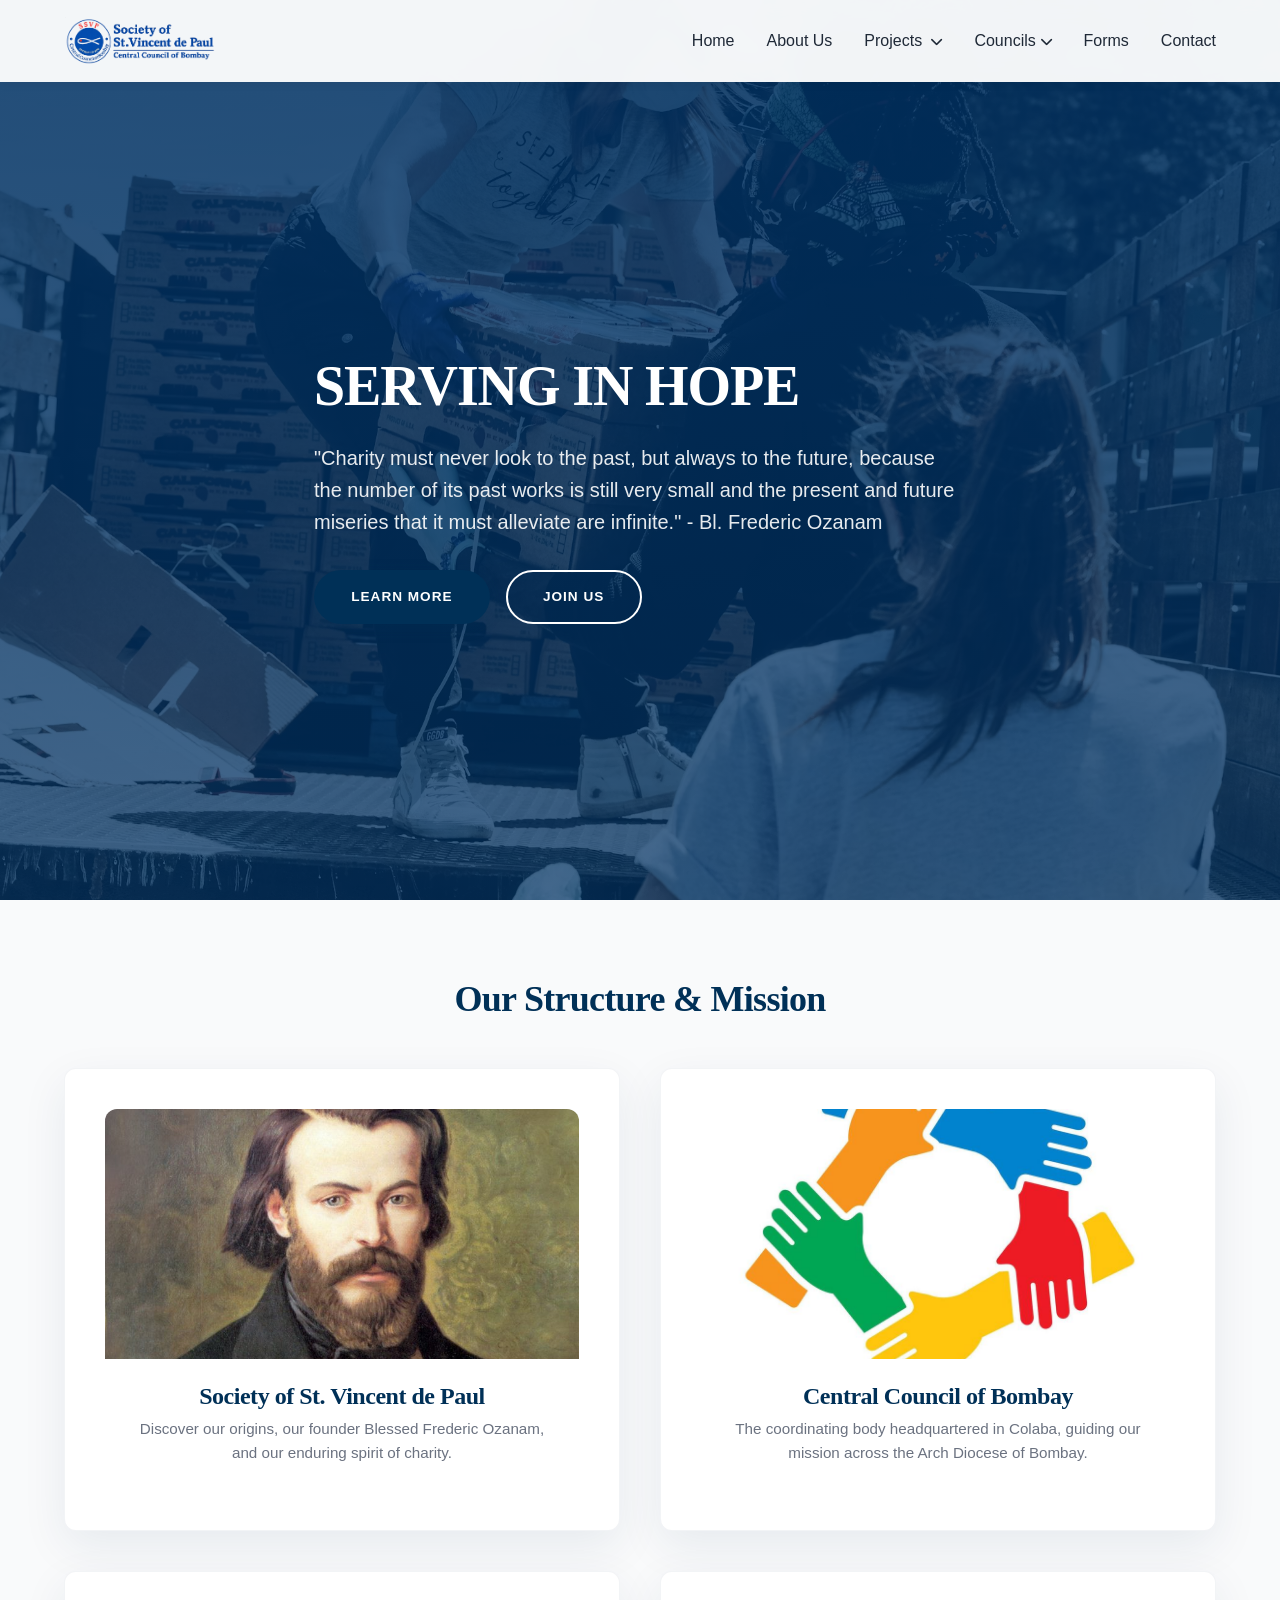
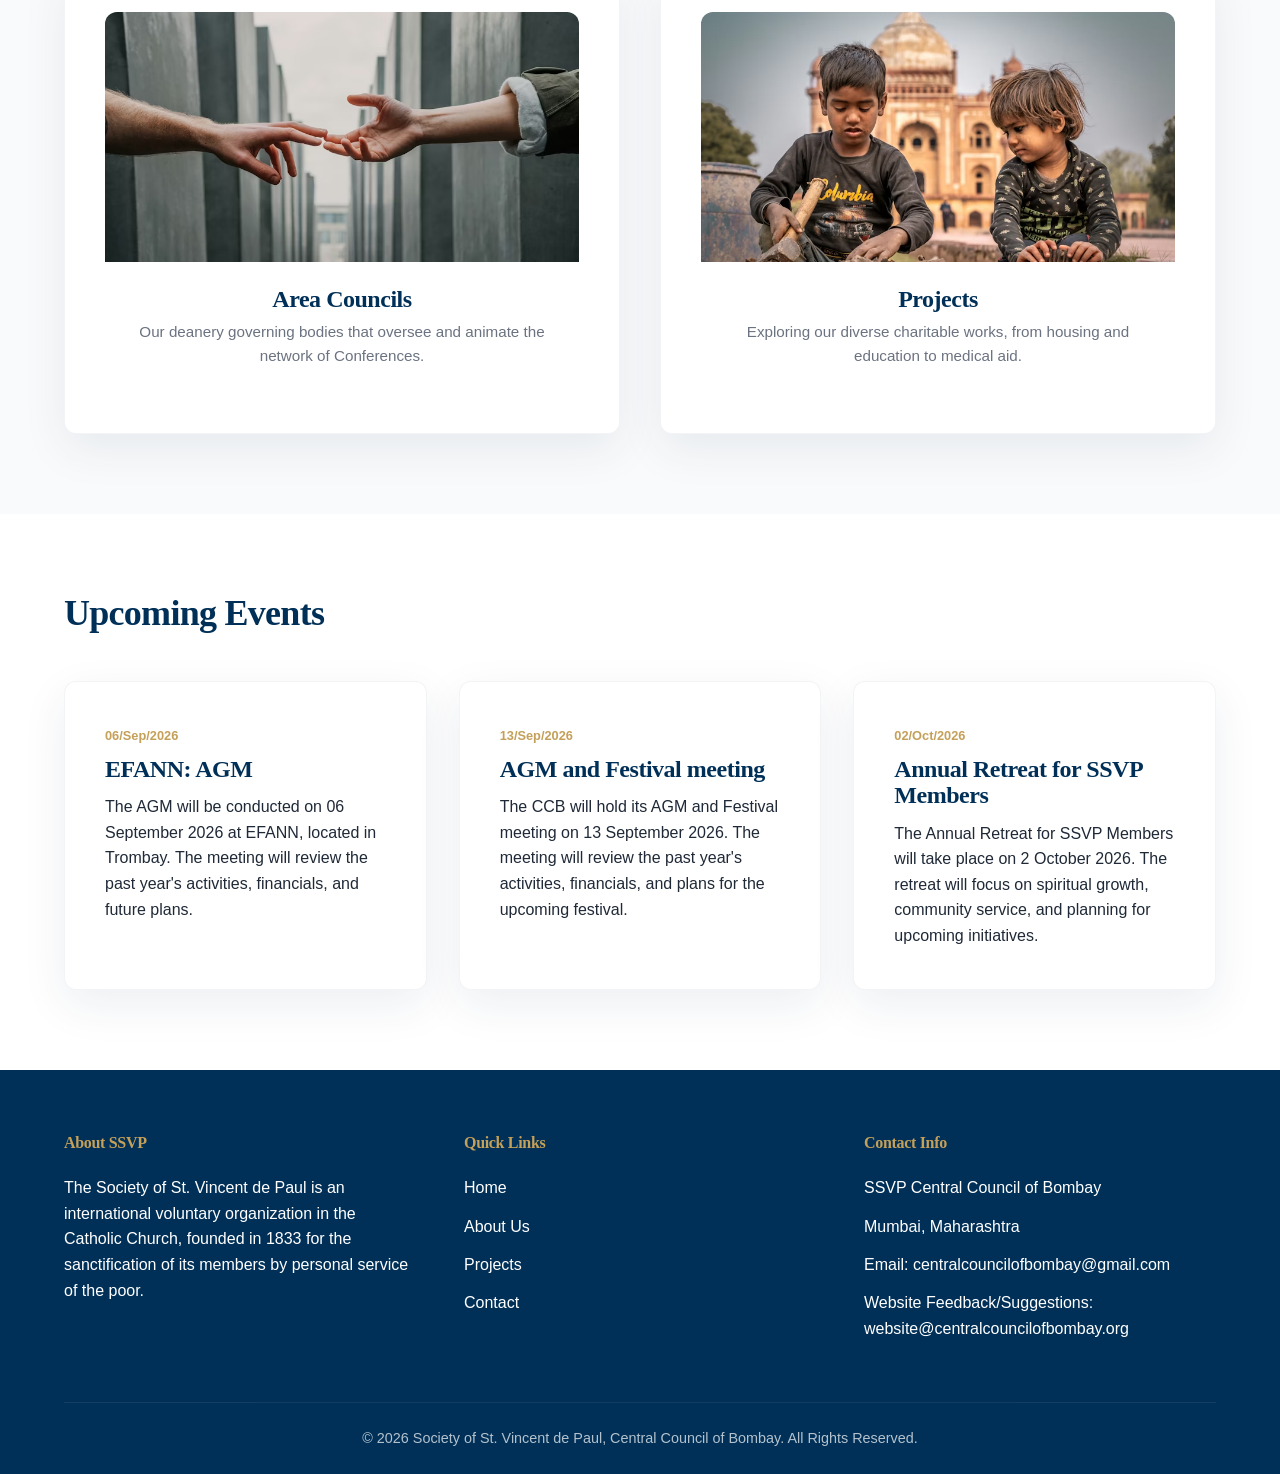
==== commit d60ce9ce: "Updated Shanti Bhavan and also added photos" ====
--- a/index.html
+++ b/index.html
@@ -121,9 +121,9 @@
         </div>
         <div class="features-grid">
           <div class="card">
-            <span style="font-size: 0.8rem; color: var(--secondary); font-weight: 700;">23/Aug/2026</span>
-            <h3 style="margin-top: 0.5rem;">Shanti Bhavan: AGM</h3>
-            <p>The AGM will be conducted on 23 August 2026 at Shanti Bhavan, the home for the Aged, located in Kalyan. The meeting will review the past year's activities, financials, and future plans.</p>
+            <span style="font-size: 0.8rem; color: var(--secondary); font-weight: 700;">06/Sep/2026</span>
+            <h3 style="margin-top: 0.5rem;">EFANN: AGM</h3>
+            <p>The AGM will be conducted on 06 September 2026 at EFANN, located in Trombay. The meeting will review the past year's activities, financials, and future plans.</p>
           </div>
           <div class="card">
             <span style="font-size: 0.8rem; color: var(--secondary); font-weight: 700;">13/Sep/2026</span>
--- a/assets/main.css
+++ b/assets/main.css
@@ -344,7 +344,7 @@
     position: relative;
     display: flex;
     align-items: center;
-    background: linear-gradient(#003366d9, #003366b3), url(./images/photo-1593113598332-cd288d649433.jpg) center/cover no-repeat;
+    background: linear-gradient(#003366d9, #003366b3), url(/images/photo-1593113598332-cd288d649433.jpg) center/cover no-repeat;
     color: var(--white);
     padding-top: 80px
 }
@@ -361,6 +361,33 @@
 }
 
 .hero p {
+    font-size: 1.25rem;
+    margin-bottom: 2rem;
+    opacity: .9
+}
+
+.shanti_banner {
+    height: 100vh;
+    position: relative;
+    display: flex;
+    align-items: center;
+    background: linear-gradient(#003366d9, #003366b3), url(/images/sb_all_residents_and_committee.jpg) center/cover no-repeat;
+    color: var(--white);
+    padding-top: 80px
+}
+
+.shanti_banner-content {
+    max-width: 700px
+}
+
+.shanti_banner h1 {
+    color: var(--white);
+    margin-bottom: 1.5rem;
+    font-size: 3.5rem;
+    line-height: 1.1
+}
+
+.shanti_banner p {
     font-size: 1.25rem;
     margin-bottom: 2rem;
     opacity: .9
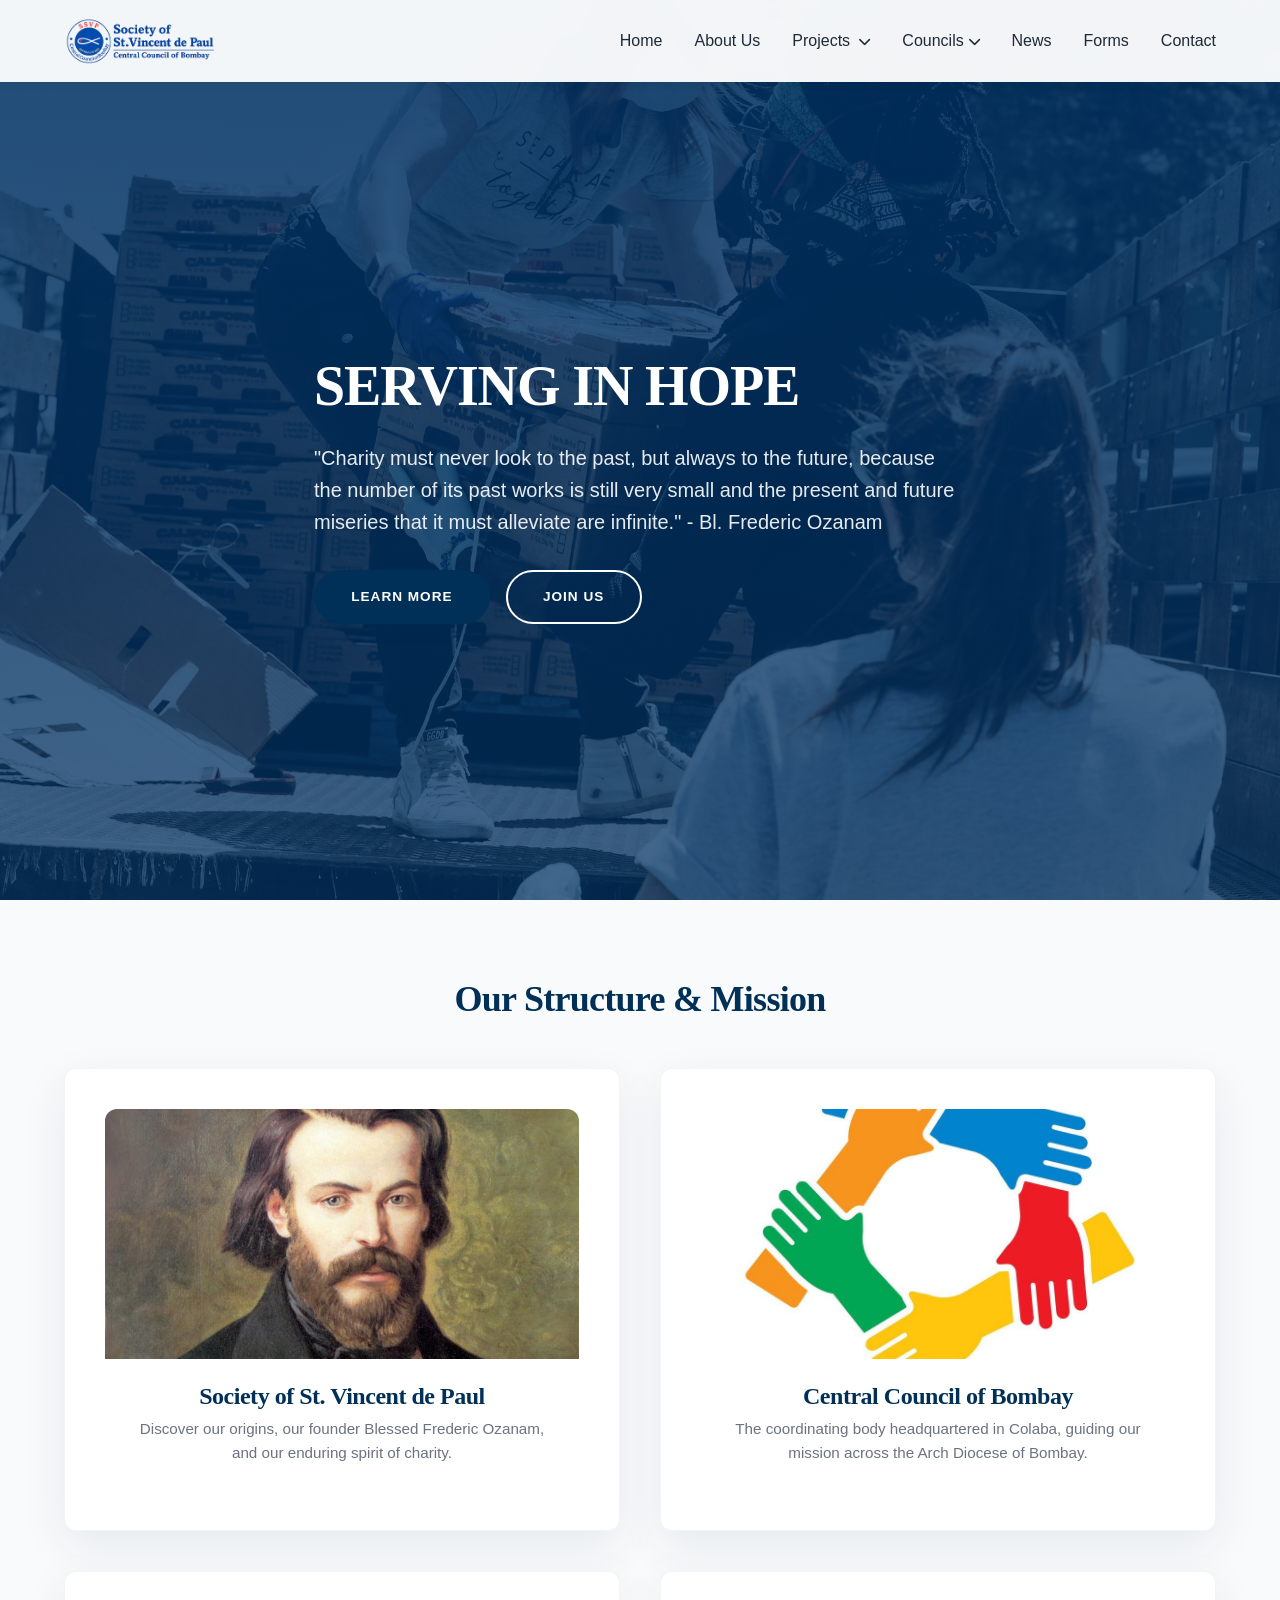
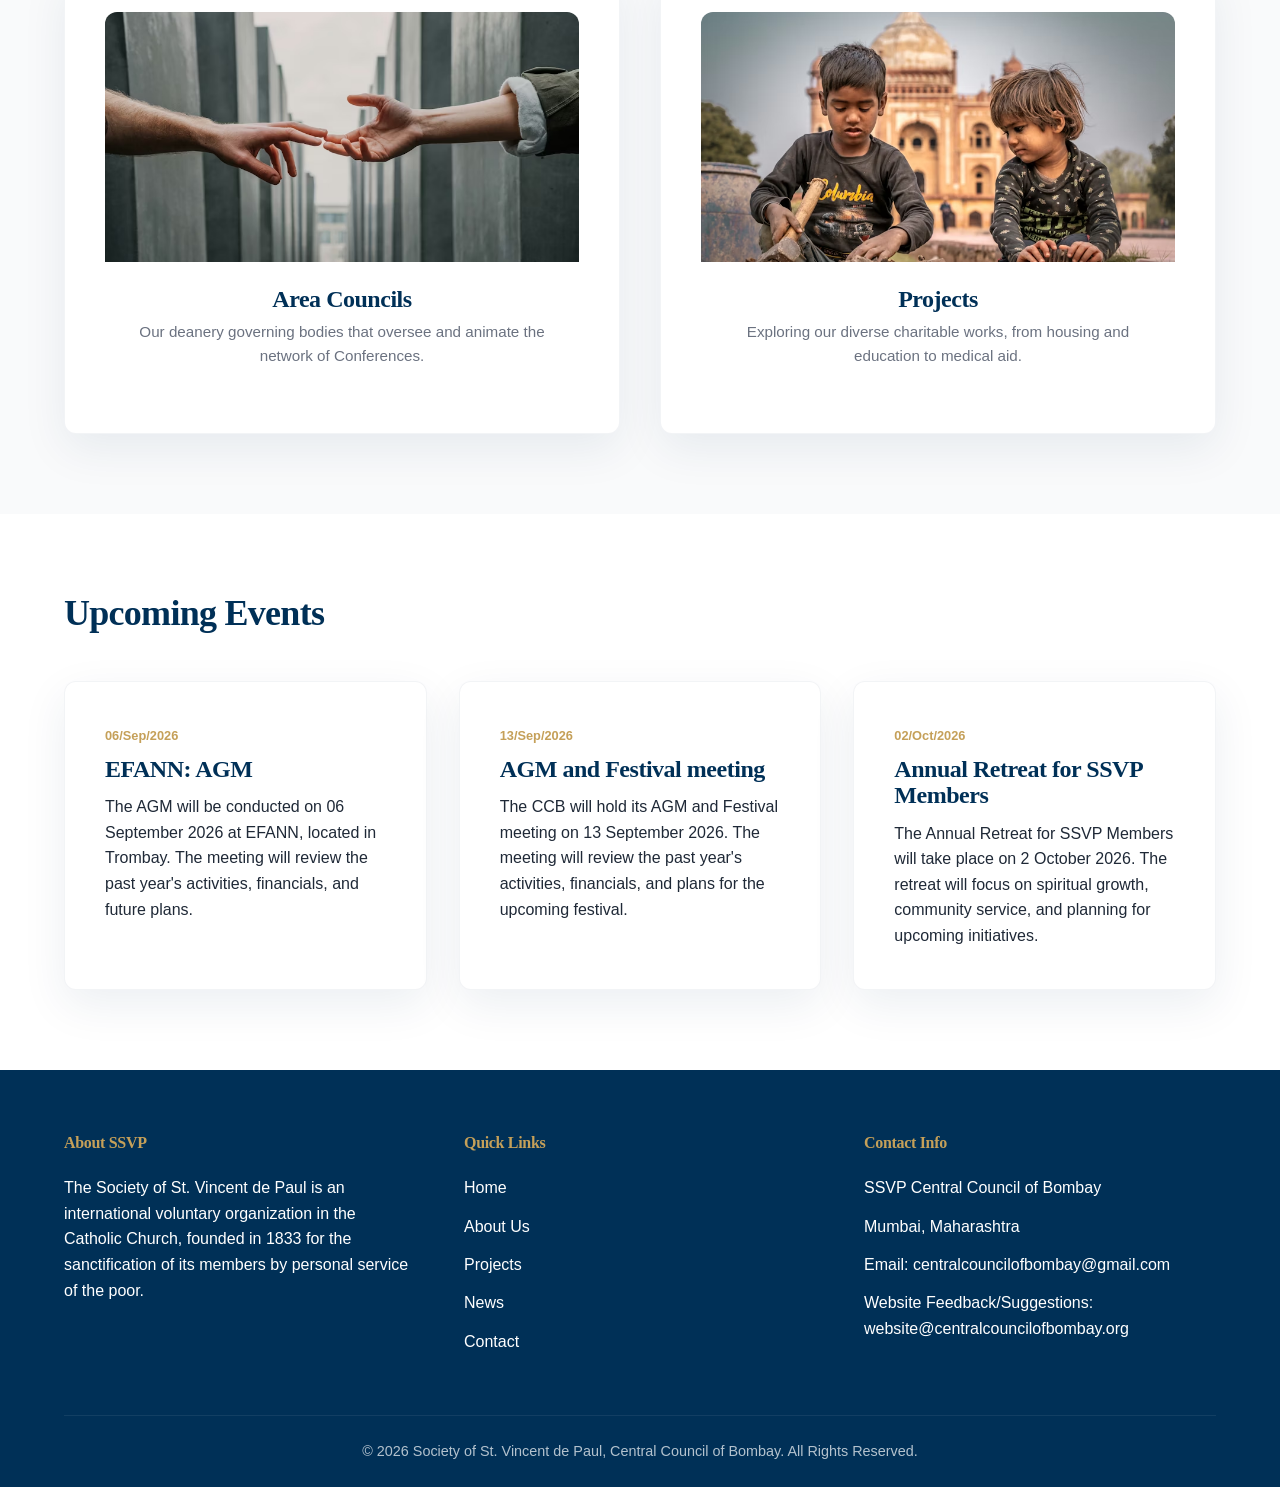
==== commit 39c57e58: "Added News Updated for SEO" ====
--- a/index.html
+++ b/index.html
@@ -1,146 +1,185 @@
-<!DOCTYPE html>
-<html lang="en">
-<head>
-  <meta charset="UTF-8" />
-  <!--<link rel="icon" type="image/svg+xml" href="vite.html" />-->
-  <meta name="viewport" content="width=device-width, initial-scale=1.0" />
-  <meta name="description"
-    content="Society of St. Vincent de Paul, India - Serving the poor and disadvantaged through personal service and charity." />
-  <title>SSVP CCB | Home</title>
-  <script type="module" crossorigin src="./assets/main.js"></script>
-  <link rel="stylesheet" crossorigin href="./assets/main.css">
-</head>
-
-<body>
-  <header id="header"></header>
-
-  <main>
-    <section class="hero">
-      <div class="container hero-content">
-        <h1>SERVING IN HOPE</h1>
-        <p>"Charity must never look to the past, but always to the future, because the number of its past works is still
-          very small and the present and future miseries that it must alleviate are infinite." - Bl. Frederic Ozanam</p>
-        <div style="display: flex; gap: 1rem;">
-          <a href="./about.html" class="btn btn-primary">Learn More</a>
-          <a href="./contact.html" class="btn btn-secondary" style="border-color: white; color: white;">Join Us</a>
-        </div>
-      </div>
-    </section>
-<!--
-    <section class="container" style="position: relative; z-index: 20;">
-      <div class="stats-grid">
-        <div class="stat-card">
-          <div class="stat-number">1833</div>
-          <p>Founded Year</p>
-        </div>
-        <div class="stat-card">
-          <div class="stat-number">87</div>
-          <p>Central Councils</p>
-        </div>
-        <div class="stat-card">
-          <div class="stat-number">62,800+</div>
-          <p>Active Members</p>
-        </div>
-        <div class="stat-card">
-          <div class="stat-number">7,300+</div>
-          <p>Conferences</p>
-        </div>
-      </div>
-    </section>
--->
-    <section class="section" style="background-color: var(--light);">
-      <div class="container">
-        <h2 class="text-center" style="margin-bottom: 3rem;">Our Structure & Mission</h2>
-
-        <div class="grid-2x2">
-          <!-- Topic 1 -->
-          <a href="./about.html" class="card feature-card" style="text-decoration: none; color: inherit; height: 100%;">
-            <div class="feature-img" style="height: 250px;">
-              <img src="./images/Frederic-Ozanam.jpg" alt="Society of SSVP">
-            </div>
-            <div class="feature-content" style="text-align: center;">
-              <h3 style="margin-bottom: 0.5rem;">Society of St. Vincent de Paul</h3>
-              <p style="font-size: 0.95rem; color: var(--gray);">Discover our origins, our founder Blessed Frederic
-                Ozanam, and our enduring spirit of charity.</p>
-            </div>
-          </a>
-
-          <!-- Topic 2 -->
-          <a href="./central_council.html" class="card feature-card"
-            style="text-decoration: none; color: inherit; height: 100%;">
-            <div class="feature-img" style="height: 250px;">
-              <img
-                src="./images/interlocking-colored-hands-forming-a-unified-circle-symbolizing-connection-and-teamwork.jpg"
-                alt="Central Council of Bombay">
-            </div>
-            <div class="feature-content" style="text-align: center;">
-              <h3 style="margin-bottom: 0.5rem;">Central Council of Bombay</h3>
-              <p style="font-size: 0.95rem; color: var(--gray);">The coordinating body headquartered in Colaba, guiding
-                our mission across the Arch Diocese of Bombay.</p>
-            </div>
-          </a>
-
-          <!-- Topic 3 -->
-          <a href="./area_councils.html" class="card feature-card"
-            style="text-decoration: none; color: inherit; height: 100%;">
-            <div class="feature-img" style="height: 250px;">
-              <img
-                src="./images/photo-1544027993-37dbfe43562a.jpg"
-                alt="Area Councils">
-            </div>
-            <div class="feature-content" style="text-align: center;">
-              <h3 style="margin-bottom: 0.5rem;">Area Councils</h3>
-              <p style="font-size: 0.95rem; color: var(--gray);">Our deanery governing bodies that oversee and animate
-                the network of Conferences.</p>
-            </div>
-          </a>
-
-          <!-- Topic 4 -->
-          <a href="./projects.html" class="card feature-card"
-            style="text-decoration: none; color: inherit; height: 100%;">
-            <div class="feature-img" style="height: 250px;">
-              <img
-                src="./images/photo-1594708767771-a7502209ff51.jpg"
-                alt="Activities">
-            </div>
-            <div class="feature-content" style="text-align: center;">
-              <h3 style="margin-bottom: 0.5rem;">Projects</h3>
-              <p style="font-size: 0.95rem; color: var(--gray);">Exploring our diverse charitable works, from housing
-                and education to medical aid.</p>
-            </div>
-          </a>
-        </div>
-      </div>
-    </section>
-
-    <section class="section" style="background-color: var(--white);">
-      <div class="container">
-        <div style="display: flex; justify-content: space-between; align-items: end; margin-bottom: 2rem;">
-          <h2>Upcoming Events</h2>
-          <!--<a href="./projects.html" style="color: var(--primary); font-weight: 600;">View All &rarr;</a>-->
-        </div>
-        <div class="features-grid">
-          <div class="card">
-            <span style="font-size: 0.8rem; color: var(--secondary); font-weight: 700;">06/Sep/2026</span>
-            <h3 style="margin-top: 0.5rem;">EFANN: AGM</h3>
-            <p>The AGM will be conducted on 06 September 2026 at EFANN, located in Trombay. The meeting will review the past year's activities, financials, and future plans.</p>
-          </div>
-          <div class="card">
-            <span style="font-size: 0.8rem; color: var(--secondary); font-weight: 700;">13/Sep/2026</span>
-            <h3 style="margin-top: 0.5rem;">AGM and Festival meeting</h3>
-            <p>The CCB will hold its AGM and Festival meeting on 13 September 2026. The meeting will review the past year's activities, financials, and plans for the upcoming festival.</p>
-          </div>
-          <div class="card">
-            <span style="font-size: 0.8rem; color: var(--secondary); font-weight: 700;">02/Oct/2026</span>
-            <h3 style="margin-top: 0.5rem;">Annual Retreat for SSVP Members</h3>
-            <p>The Annual Retreat for SSVP Members will take place on 2 October 2026. The retreat will focus on spiritual growth, community service, and planning for upcoming initiatives.</p>
-          </div>
-        </div>
-      </div>
-    </section>
-  </main>
-
-  <footer id="footer"></footer>
-
-</body>
-</html>
+<!DOCTYPE html>
+<html lang="en-IN">
+<head>
+  <meta charset="UTF-8" />
+  <meta name="viewport" content="width=device-width, initial-scale=1.0" />
+  <meta name="description" content="The Society of St. Vincent de Paul (SSVP), Central Council of Bombay serves the poor and marginalised across Mumbai through personal service, charity and its projects EFANN, Shanti Bhavan and OCK." />
+  <link rel="canonical" href="https://centralcouncilofbombay.org/" />
+  <link rel="icon" type="image/png" href="./images/logo.png" />
+  <link rel="apple-touch-icon" href="./images/logo.png" />
+  <meta name="theme-color" content="#003366" />
+  <meta property="og:type" content="website" />
+  <meta property="og:site_name" content="SSVP Central Council of Bombay" />
+  <meta property="og:locale" content="en_IN" />
+  <meta property="og:title" content="Society of St. Vincent de Paul, Central Council of Bombay | SSVP Mumbai" />
+  <meta property="og:description" content="The Society of St. Vincent de Paul (SSVP), Central Council of Bombay serves the poor and marginalised across Mumbai through personal service, charity and its projects EFANN, Shanti Bhavan and OCK." />
+  <meta property="og:url" content="https://centralcouncilofbombay.org/" />
+  <meta property="og:image" content="https://centralcouncilofbombay.org/images/photo-1593113598332-cd288d649433.jpg" />
+  <meta name="twitter:card" content="summary_large_image" />
+  <script type="application/ld+json">
+    {
+      "@context": "https://schema.org",
+      "@type": "NGO",
+      "name": "Society of St. Vincent de Paul, Central Council of Bombay",
+      "alternateName": [
+        "SSVP Central Council of Bombay",
+        "SSVP CCB"
+      ],
+      "url": "https://centralcouncilofbombay.org/",
+      "logo": "https://centralcouncilofbombay.org/images/logo.png",
+      "email": "centralcouncilofbombay@gmail.com",
+      "telephone": "+91 98200 94799",
+      "foundingDate": "1863",
+      "address": {
+        "@type": "PostalAddress",
+        "streetAddress": "Eucharistic Congress Building II, No. 5, Convent Street, Colaba",
+        "addressLocality": "Mumbai",
+        "addressRegion": "Maharashtra",
+        "postalCode": "400001",
+        "addressCountry": "IN"
+      },
+      "parentOrganization": {
+        "@type": "Organization",
+        "name": "Society of St. Vincent de Paul, India",
+        "url": "https://ssvpindia.in"
+      }
+    }
+  </script>
+  <title>Society of St. Vincent de Paul, Central Council of Bombay | SSVP Mumbai</title>
+  <script type="module" crossorigin src="./assets/main.js"></script>
+  <link rel="stylesheet" crossorigin href="./assets/main.css">
+</head>
+
+<body>
+  <header id="header"></header>
+
+  <main>
+    <section class="hero">
+      <div class="container hero-content">
+        <h1>SERVING IN HOPE</h1>
+        <p>"Charity must never look to the past, but always to the future, because the number of its past works is still
+          very small and the present and future miseries that it must alleviate are infinite." - Bl. Frederic Ozanam</p>
+        <div style="display: flex; gap: 1rem;">
+          <a href="./about.html" class="btn btn-primary">Learn More</a>
+          <a href="./contact.html" class="btn btn-secondary" style="border-color: white; color: white;">Join Us</a>
+        </div>
+      </div>
+    </section>
+<!--
+    <section class="container" style="position: relative; z-index: 20;">
+      <div class="stats-grid">
+        <div class="stat-card">
+          <div class="stat-number">1833</div>
+          <p>Founded Year</p>
+        </div>
+        <div class="stat-card">
+          <div class="stat-number">87</div>
+          <p>Central Councils</p>
+        </div>
+        <div class="stat-card">
+          <div class="stat-number">62,800+</div>
+          <p>Active Members</p>
+        </div>
+        <div class="stat-card">
+          <div class="stat-number">7,300+</div>
+          <p>Conferences</p>
+        </div>
+      </div>
+    </section>
+-->
+    <section class="section" style="background-color: var(--light);">
+      <div class="container">
+        <h2 class="text-center" style="margin-bottom: 3rem;">Our Structure & Mission</h2>
+
+        <div class="grid-2x2">
+          <!-- Topic 1 -->
+          <a href="./about.html" class="card feature-card" style="text-decoration: none; color: inherit; height: 100%;">
+            <div class="feature-img" style="height: 250px;">
+              <img src="./images/Frederic-Ozanam.jpg" alt="Blessed Frederic Ozanam, founder of the Society of St. Vincent de Paul" loading="lazy">
+            </div>
+            <div class="feature-content" style="text-align: center;">
+              <h3 style="margin-bottom: 0.5rem;">Society of St. Vincent de Paul</h3>
+              <p style="font-size: 0.95rem; color: var(--gray);">Discover our origins, our founder Blessed Frederic
+                Ozanam, and our enduring spirit of charity.</p>
+            </div>
+          </a>
+
+          <!-- Topic 2 -->
+          <a href="./central_council.html" class="card feature-card"
+            style="text-decoration: none; color: inherit; height: 100%;">
+            <div class="feature-img" style="height: 250px;">
+              <img loading="lazy"
+                src="./images/interlocking-colored-hands-forming-a-unified-circle-symbolizing-connection-and-teamwork.jpg"
+                alt="Central Council of Bombay">
+            </div>
+            <div class="feature-content" style="text-align: center;">
+              <h3 style="margin-bottom: 0.5rem;">Central Council of Bombay</h3>
+              <p style="font-size: 0.95rem; color: var(--gray);">The coordinating body headquartered in Colaba, guiding
+                our mission across the Arch Diocese of Bombay.</p>
+            </div>
+          </a>
+
+          <!-- Topic 3 -->
+          <a href="./area_councils.html" class="card feature-card"
+            style="text-decoration: none; color: inherit; height: 100%;">
+            <div class="feature-img" style="height: 250px;">
+              <img loading="lazy"
+                src="./images/photo-1544027993-37dbfe43562a.jpg"
+                alt="Area Councils">
+            </div>
+            <div class="feature-content" style="text-align: center;">
+              <h3 style="margin-bottom: 0.5rem;">Area Councils</h3>
+              <p style="font-size: 0.95rem; color: var(--gray);">Our deanery governing bodies that oversee and animate
+                the network of Conferences.</p>
+            </div>
+          </a>
+
+          <!-- Topic 4 -->
+          <a href="./projects.html" class="card feature-card"
+            style="text-decoration: none; color: inherit; height: 100%;">
+            <div class="feature-img" style="height: 250px;">
+              <img loading="lazy"
+                src="./images/photo-1594708767771-a7502209ff51.jpg"
+                alt="Activities">
+            </div>
+            <div class="feature-content" style="text-align: center;">
+              <h3 style="margin-bottom: 0.5rem;">Projects</h3>
+              <p style="font-size: 0.95rem; color: var(--gray);">Exploring our diverse charitable works, from housing
+                and education to medical aid.</p>
+            </div>
+          </a>
+        </div>
+      </div>
+    </section>
+
+    <section class="section" style="background-color: var(--white);">
+      <div class="container">
+        <div style="display: flex; justify-content: space-between; align-items: end; margin-bottom: 2rem;">
+          <h2>Upcoming Events</h2>
+          <!--<a href="./projects.html" style="color: var(--primary); font-weight: 600;">View All &rarr;</a>-->
+        </div>
+        <div class="features-grid">
+          <div class="card">
+            <span style="font-size: 0.8rem; color: var(--secondary); font-weight: 700;">06/Sep/2026</span>
+            <h3 style="margin-top: 0.5rem;">EFANN: AGM</h3>
+            <p>The AGM will be conducted on 06 September 2026 at EFANN, located in Trombay. The meeting will review the past year's activities, financials, and future plans.</p>
+          </div>
+          <div class="card">
+            <span style="font-size: 0.8rem; color: var(--secondary); font-weight: 700;">13/Sep/2026</span>
+            <h3 style="margin-top: 0.5rem;">AGM and Festival meeting</h3>
+            <p>The CCB will hold its AGM and Festival meeting on 13 September 2026. The meeting will review the past year's activities, financials, and plans for the upcoming festival.</p>
+          </div>
+          <div class="card">
+            <span style="font-size: 0.8rem; color: var(--secondary); font-weight: 700;">02/Oct/2026</span>
+            <h3 style="margin-top: 0.5rem;">Annual Retreat for SSVP Members</h3>
+            <p>The Annual Retreat for SSVP Members will take place on 2 October 2026. The retreat will focus on spiritual growth, community service, and planning for upcoming initiatives.</p>
+          </div>
+        </div>
+      </div>
+    </section>
+  </main>
+
+  <footer id="footer"></footer>
+
+</body>
+</html>
